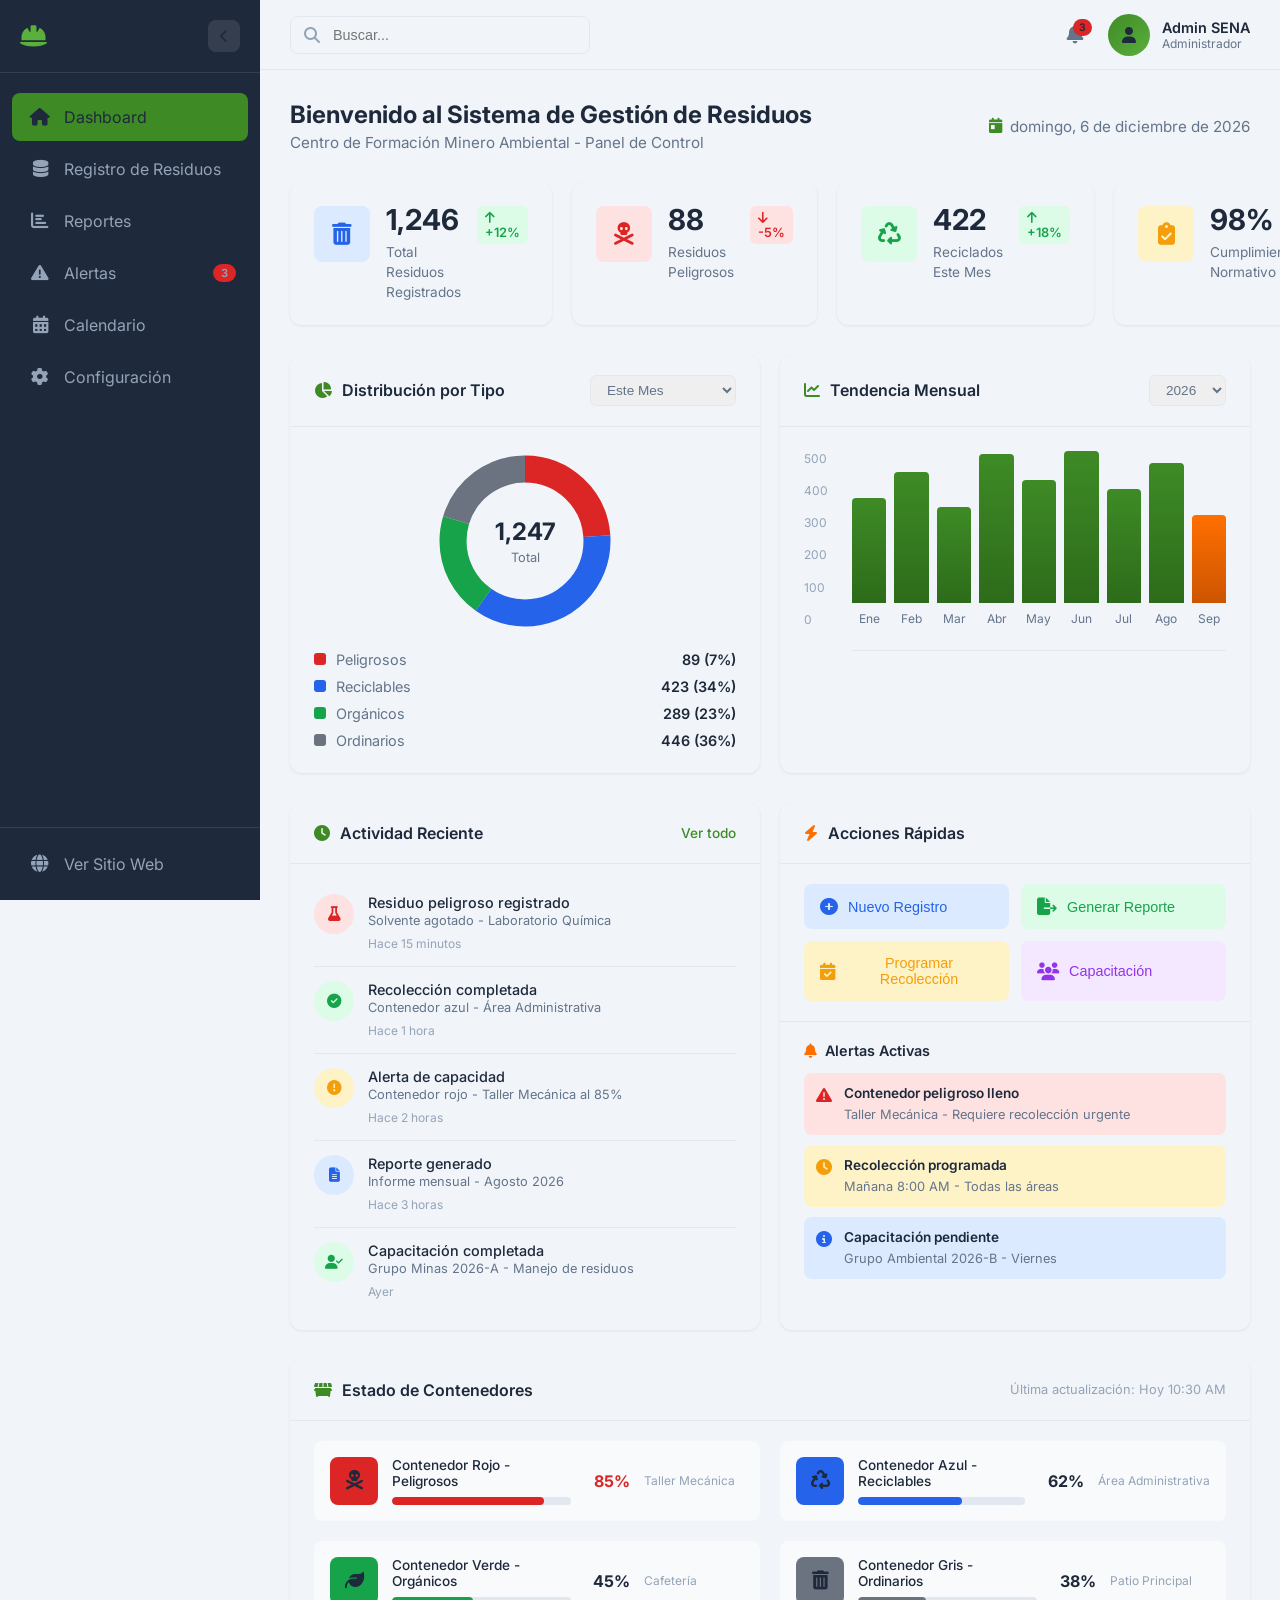
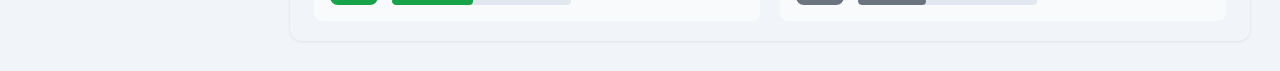
==== dashboard.html @ 8b20620e "Initial commit: Centro de Formacion Minero Ambiental SENA - Sistema de Gestion de Residuos" ====
<!DOCTYPE html>
<html lang="es">
<head>
    <meta charset="UTF-8">
    <meta name="viewport" content="width=device-width, initial-scale=1.0">
    <title>Dashboard - Sistema de Gestión de Residuos | SENA</title>
    <link rel="preconnect" href="https://fonts.googleapis.com">
    <link href="https://fonts.googleapis.com/css2?family=Inter:wght@300;400;500;600;700&display=swap" rel="stylesheet">
    <link rel="stylesheet" href="https://cdnjs.cloudflare.com/ajax/libs/font-awesome/6.5.1/css/all.min.css">
    <link rel="stylesheet" href="dashboard.css">
</head>
<body>
    <!-- Sidebar -->
    <aside class="sidebar" id="sidebar">
        <div class="sidebar__header">
            <div class="sidebar__logo">
                <i class="fas fa-hard-hat"></i>
                <span>SENA</span>
            </div>
            <button class="sidebar__toggle" id="sidebarToggle">
                <i class="fas fa-chevron-left"></i>
            </button>
        </div>

        <nav class="sidebar__nav">
            <a href="#" class="sidebar__link active">
                <i class="fas fa-home"></i>
                <span>Dashboard</span>
            </a>
            <a href="#" class="sidebar__link">
                <i class="fas fa-database"></i>
                <span>Registro de Residuos</span>
            </a>
            <a href="#" class="sidebar__link">
                <i class="fas fa-chart-bar"></i>
                <span>Reportes</span>
            </a>
            <a href="#" class="sidebar__link">
                <i class="fas fa-exclamation-triangle"></i>
                <span>Alertas</span>
                <span class="sidebar__badge">3</span>
            </a>
            <a href="#" class="sidebar__link">
                <i class="fas fa-calendar-alt"></i>
                <span>Calendario</span>
            </a>
            <a href="#" class="sidebar__link">
                <i class="fas fa-cog"></i>
                <span>Configuración</span>
            </a>
        </nav>

        <div class="sidebar__footer">
            <a href="../centro-formacion-minero-ambiental/index.html" class="sidebar__link" target="_blank">
                <i class="fas fa-globe"></i>
                <span>Ver Sitio Web</span>
            </a>
        </div>
    </aside>

    <!-- Main Content -->
    <main class="main" id="main">
        <!-- Top Bar -->
        <header class="topbar">
            <div class="topbar__left">
                <button class="topbar__menu-btn" id="menuBtn">
                    <i class="fas fa-bars"></i>
                </button>
                <div class="topbar__search">
                    <i class="fas fa-search"></i>
                    <input type="text" placeholder="Buscar...">
                </div>
            </div>
            <div class="topbar__right">
                <div class="topbar__notifications">
                    <i class="fas fa-bell"></i>
                    <span class="topbar__notif-badge">3</span>
                </div>
                <div class="topbar__user">
                    <div class="topbar__avatar">
                        <i class="fas fa-user"></i>
                    </div>
                    <div class="topbar__user-info">
                        <span class="topbar__user-name">Admin SENA</span>
                        <span class="topbar__user-role">Administrador</span>
                    </div>
                </div>
            </div>
        </header>

        <!-- Dashboard Content -->
        <div class="dashboard">
            <!-- Welcome Section -->
            <div class="dashboard__welcome">
                <div class="dashboard__welcome-text">
                    <h1>Bienvenido al Sistema de Gestión de Residuos</h1>
                    <p>Centro de Formación Minero Ambiental - Panel de Control</p>
                </div>
                <div class="dashboard__welcome-date">
                    <i class="fas fa-calendar-day"></i>
                    <span id="currentDate"></span>
                </div>
            </div>

            <!-- Stats Cards -->
            <div class="stats-grid">
                <div class="stat-card stat-card--primary">
                    <div class="stat-card__icon">
                        <i class="fas fa-trash-alt"></i>
                    </div>
                    <div class="stat-card__content">
                        <span class="stat-card__value" data-target="1247">0</span>
                        <span class="stat-card__label">Total Residuos Registrados</span>
                    </div>
                    <div class="stat-card__trend stat-card__trend--up">
                        <i class="fas fa-arrow-up"></i> +12%
                    </div>
                </div>

                <div class="stat-card stat-card--danger">
                    <div class="stat-card__icon">
                        <i class="fas fa-skull-crossbones"></i>
                    </div>
                    <div class="stat-card__content">
                        <span class="stat-card__value" data-target="89">0</span>
                        <span class="stat-card__label">Residuos Peligrosos</span>
                    </div>
                    <div class="stat-card__trend stat-card__trend--down">
                        <i class="fas fa-arrow-down"></i> -5%
                    </div>
                </div>

                <div class="stat-card stat-card--success">
                    <div class="stat-card__icon">
                        <i class="fas fa-recycle"></i>
                    </div>
                    <div class="stat-card__content">
                        <span class="stat-card__value" data-target="423">0</span>
                        <span class="stat-card__label">Reciclados Este Mes</span>
                    </div>
                    <div class="stat-card__trend stat-card__trend--up">
                        <i class="fas fa-arrow-up"></i> +18%
                    </div>
                </div>

                <div class="stat-card stat-card--warning">
                    <div class="stat-card__icon">
                        <i class="fas fa-clipboard-check"></i>
                    </div>
                    <div class="stat-card__content">
                        <span class="stat-card__value">98%</span>
                        <span class="stat-card__label">Cumplimiento Normativo</span>
                    </div>
                    <div class="stat-card__trend stat-card__trend--up">
                        <i class="fas fa-arrow-up"></i> +2%
                    </div>
                </div>
            </div>

            <!-- Charts Section -->
            <div class="charts-grid">
                <!-- Waste by Type Chart -->
                <div class="chart-card">
                    <div class="chart-card__header">
                        <h3><i class="fas fa-chart-pie"></i> Distribución por Tipo</h3>
                        <select class="chart-card__filter">
                            <option>Este Mes</option>
                            <option>Último Trimestre</option>
                            <option>Este Año</option>
                        </select>
                    </div>
                    <div class="chart-card__body">
                        <div class="donut-chart">
                            <svg viewBox="0 0 200 200">
                                <circle cx="100" cy="100" r="80" fill="none" stroke="#E5E7EB" stroke-width="30"/>
                                <circle cx="100" cy="100" r="80" fill="none" stroke="#DC2626" stroke-width="30"
                                    stroke-dasharray="120 503" stroke-dashoffset="0" transform="rotate(-90 100 100)"/>
                                <circle cx="100" cy="100" r="80" fill="none" stroke="#2563EB" stroke-width="30"
                                    stroke-dasharray="180 503" stroke-dashoffset="-120" transform="rotate(-90 100 100)"/>
                                <circle cx="100" cy="100" r="80" fill="none" stroke="#16A34A" stroke-width="30"
                                    stroke-dasharray="100 503" stroke-dashoffset="-300" transform="rotate(-90 100 100)"/>
                                <circle cx="100" cy="100" r="80" fill="none" stroke="#6B7280" stroke-width="30"
                                    stroke-dasharray="103 503" stroke-dashoffset="-400" transform="rotate(-90 100 100)"/>
                            </svg>
                            <div class="donut-chart__center">
                                <span class="donut-chart__total">1,247</span>
                                <span class="donut-chart__label">Total</span>
                            </div>
                        </div>
                        <div class="chart-legend">
                            <div class="chart-legend__item">
                                <span class="chart-legend__color" style="background: #DC2626"></span>
                                <span class="chart-legend__label">Peligrosos</span>
                                <span class="chart-legend__value">89 (7%)</span>
                            </div>
                            <div class="chart-legend__item">
                                <span class="chart-legend__color" style="background: #2563EB"></span>
                                <span class="chart-legend__label">Reciclables</span>
                                <span class="chart-legend__value">423 (34%)</span>
                            </div>
                            <div class="chart-legend__item">
                                <span class="chart-legend__color" style="background: #16A34A"></span>
                                <span class="chart-legend__label">Orgánicos</span>
                                <span class="chart-legend__value">289 (23%)</span>
                            </div>
                            <div class="chart-legend__item">
                                <span class="chart-legend__color" style="background: #6B7280"></span>
                                <span class="chart-legend__label">Ordinarios</span>
                                <span class="chart-legend__value">446 (36%)</span>
                            </div>
                        </div>
                    </div>
                </div>

                <!-- Monthly Trend Chart -->
                <div class="chart-card">
                    <div class="chart-card__header">
                        <h3><i class="fas fa-chart-line"></i> Tendencia Mensual</h3>
                        <select class="chart-card__filter">
                            <option>2026</option>
                            <option>2025</option>
                        </select>
                    </div>
                    <div class="chart-card__body">
                        <div class="bar-chart">
                            <div class="bar-chart__y-axis">
                                <span>500</span>
                                <span>400</span>
                                <span>300</span>
                                <span>200</span>
                                <span>100</span>
                                <span>0</span>
                            </div>
                            <div class="bar-chart__bars">
                                <div class="bar-chart__bar-group">
                                    <div class="bar-chart__bar" style="height: 60%">
                                        <span class="bar-chart__tooltip">289</span>
                                    </div>
                                    <span class="bar-chart__label">Ene</span>
                                </div>
                                <div class="bar-chart__bar-group">
                                    <div class="bar-chart__bar" style="height: 75%">
                                        <span class="bar-chart__tooltip">345</span>
                                    </div>
                                    <span class="bar-chart__label">Feb</span>
                                </div>
                                <div class="bar-chart__bar-group">
                                    <div class="bar-chart__bar" style="height: 55%">
                                        <span class="bar-chart__tooltip">267</span>
                                    </div>
                                    <span class="bar-chart__label">Mar</span>
                                </div>
                                <div class="bar-chart__bar-group">
                                    <div class="bar-chart__bar" style="height: 85%">
                                        <span class="bar-chart__tooltip">412</span>
                                    </div>
                                    <span class="bar-chart__label">Abr</span>
                                </div>
                                <div class="bar-chart__bar-group">
                                    <div class="bar-chart__bar" style="height: 70%">
                                        <span class="bar-chart__tooltip">334</span>
                                    </div>
                                    <span class="bar-chart__label">May</span>
                                </div>
                                <div class="bar-chart__bar-group">
                                    <div class="bar-chart__bar" style="height: 90%">
                                        <span class="bar-chart__tooltip">456</span>
                                    </div>
                                    <span class="bar-chart__label">Jun</span>
                                </div>
                                <div class="bar-chart__bar-group">
                                    <div class="bar-chart__bar" style="height: 65%">
                                        <span class="bar-chart__tooltip">312</span>
                                    </div>
                                    <span class="bar-chart__label">Jul</span>
                                </div>
                                <div class="bar-chart__bar-group">
                                    <div class="bar-chart__bar" style="height: 80%">
                                        <span class="bar-chart__tooltip">389</span>
                                    </div>
                                    <span class="bar-chart__label">Ago</span>
                                </div>
                                <div class="bar-chart__bar-group">
                                    <div class="bar-chart__bar bar-chart__bar--current" style="height: 50%">
                                        <span class="bar-chart__tooltip">245</span>
                                    </div>
                                    <span class="bar-chart__label">Sep</span>
                                </div>
                            </div>
                        </div>
                    </div>
                </div>
            </div>

            <!-- Bottom Section -->
            <div class="bottom-grid">
                <!-- Recent Activity -->
                <div class="activity-card">
                    <div class="activity-card__header">
                        <h3><i class="fas fa-clock"></i> Actividad Reciente</h3>
                        <a href="#" class="activity-card__see-all">Ver todo</a>
                    </div>
                    <div class="activity-card__body">
                        <div class="activity-item">
                            <div class="activity-item__icon activity-item__icon--danger">
                                <i class="fas fa-flask"></i>
                            </div>
                            <div class="activity-item__content">
                                <span class="activity-item__title">Residuo peligroso registrado</span>
                                <span class="activity-item__desc">Solvente agotado - Laboratorio Química</span>
                                <span class="activity-item__time">Hace 15 minutos</span>
                            </div>
                        </div>
                        <div class="activity-item">
                            <div class="activity-item__icon activity-item__icon--success">
                                <i class="fas fa-check-circle"></i>
                            </div>
                            <div class="activity-item__content">
                                <span class="activity-item__title">Recolección completada</span>
                                <span class="activity-item__desc">Contenedor azul - Área Administrativa</span>
                                <span class="activity-item__time">Hace 1 hora</span>
                            </div>
                        </div>
                        <div class="activity-item">
                            <div class="activity-item__icon activity-item__icon--warning">
                                <i class="fas fa-exclamation-circle"></i>
                            </div>
                            <div class="activity-item__content">
                                <span class="activity-item__title">Alerta de capacidad</span>
                                <span class="activity-item__desc">Contenedor rojo - Taller Mecánica al 85%</span>
                                <span class="activity-item__time">Hace 2 horas</span>
                            </div>
                        </div>
                        <div class="activity-item">
                            <div class="activity-item__icon activity-item__icon--info">
                                <i class="fas fa-file-alt"></i>
                            </div>
                            <div class="activity-item__content">
                                <span class="activity-item__title">Reporte generado</span>
                                <span class="activity-item__desc">Informe mensual - Agosto 2026</span>
                                <span class="activity-item__time">Hace 3 horas</span>
                            </div>
                        </div>
                        <div class="activity-item">
                            <div class="activity-item__icon activity-item__icon--success">
                                <i class="fas fa-user-check"></i>
                            </div>
                            <div class="activity-item__content">
                                <span class="activity-item__title">Capacitación completada</span>
                                <span class="activity-item__desc">Grupo Minas 2026-A - Manejo de residuos</span>
                                <span class="activity-item__time">Ayer</span>
                            </div>
                        </div>
                    </div>
                </div>

                <!-- Quick Actions & Alerts -->
                <div class="actions-card">
                    <div class="actions-card__header">
                        <h3><i class="fas fa-bolt"></i> Acciones Rápidas</h3>
                    </div>
                    <div class="actions-card__body">
                        <button class="action-btn action-btn--primary">
                            <i class="fas fa-plus-circle"></i>
                            <span>Nuevo Registro</span>
                        </button>
                        <button class="action-btn action-btn--success">
                            <i class="fas fa-file-export"></i>
                            <span>Generar Reporte</span>
                        </button>
                        <button class="action-btn action-btn--warning">
                            <i class="fas fa-calendar-check"></i>
                            <span>Programar Recolección</span>
                        </button>
                        <button class="action-btn action-btn--info">
                            <i class="fas fa-users"></i>
                            <span>Capacitación</span>
                        </button>
                    </div>

                    <div class="alerts-section">
                        <h4><i class="fas fa-bell"></i> Alertas Activas</h4>
                        <div class="alert-item alert-item--danger">
                            <i class="fas fa-exclamation-triangle"></i>
                            <div class="alert-item__content">
                                <span class="alert-item__title">Contenedor peligroso lleno</span>
                                <span class="alert-item__desc">Taller Mecánica - Requiere recolección urgente</span>
                            </div>
                        </div>
                        <div class="alert-item alert-item--warning">
                            <i class="fas fa-clock"></i>
                            <div class="alert-item__content">
                                <span class="alert-item__title">Recolección programada</span>
                                <span class="alert-item__desc">Mañana 8:00 AM - Todas las áreas</span>
                            </div>
                        </div>
                        <div class="alert-item alert-item--info">
                            <i class="fas fa-info-circle"></i>
                            <div class="alert-item__content">
                                <span class="alert-item__title">Capacitación pendiente</span>
                                <span class="alert-item__desc">Grupo Ambiental 2026-B - Viernes</span>
                            </div>
                        </div>
                    </div>
                </div>
            </div>

            <!-- Waste Containers Status -->
            <div class="containers-card">
                <div class="containers-card__header">
                    <h3><i class="fas fa-dumpster"></i> Estado de Contenedores</h3>
                    <span class="containers-card__update">Última actualización: Hoy 10:30 AM</span>
                </div>
                <div class="containers-card__body">
                    <div class="container-status">
                        <div class="container-status__icon container-status__icon--peligroso">
                            <i class="fas fa-skull-crossbones"></i>
                        </div>
                        <div class="container-status__info">
                            <span class="container-status__name">Contenedor Rojo - Peligrosos</span>
                            <div class="container-status__bar">
                                <div class="container-status__fill container-status__fill--danger" style="width: 85%"></div>
                            </div>
                        </div>
                        <span class="container-status__percent container-status__percent--danger">85%</span>
                        <span class="container-status__location">Taller Mecánica</span>
                    </div>
                    <div class="container-status">
                        <div class="container-status__icon container-status__icon--reciclable">
                            <i class="fas fa-recycle"></i>
                        </div>
                        <div class="container-status__info">
                            <span class="container-status__name">Contenedor Azul - Reciclables</span>
                            <div class="container-status__bar">
                                <div class="container-status__fill container-status__fill--info" style="width: 62%"></div>
                            </div>
                        </div>
                        <span class="container-status__percent">62%</span>
                        <span class="container-status__location">Área Administrativa</span>
                    </div>
                    <div class="container-status">
                        <div class="container-status__icon container-status__icon--organico">
                            <i class="fas fa-leaf"></i>
                        </div>
                        <div class="container-status__info">
                            <span class="container-status__name">Contenedor Verde - Orgánicos</span>
                            <div class="container-status__bar">
                                <div class="container-status__fill container-status__fill--success" style="width: 45%"></div>
                            </div>
                        </div>
                        <span class="container-status__percent">45%</span>
                        <span class="container-status__location">Cafetería</span>
                    </div>
                    <div class="container-status">
                        <div class="container-status__icon container-status__icon--ordinario">
                            <i class="fas fa-trash-alt"></i>
                        </div>
                        <div class="container-status__info">
                            <span class="container-status__name">Contenedor Gris - Ordinarios</span>
                            <div class="container-status__bar">
                                <div class="container-status__fill container-status__fill--secondary" style="width: 38%"></div>
                            </div>
                        </div>
                        <span class="container-status__percent">38%</span>
                        <span class="container-status__location">Patio Principal</span>
                    </div>
                </div>
            </div>
        </div>
    </main>

    <script src="dashboard.js"></script>
</body>
</html>
---- dashboard.css ----
/* ========================================
   DASHBOARD STYLES
   ======================================== */
:root {
    --sena-green: #3E8B26;
    --sena-green-dark: #2D6B1A;
    --sena-green-light: #5BAF3D;
    --sena-yellow: #FFD100;
    --sena-orange: #FF6F00;
    
    --dark-bg: #0F172A;
    --sidebar-bg: #1E293B;
    --card-bg: #FFFFFF;
    --text-primary: #1E293B;
    --text-secondary: #64748B;
    --text-light: #94A3B8;
    --border-color: #E2E8F0;
    
    --danger: #DC2626;
    --danger-light: #FEE2E2;
    --success: #16A34A;
    --success-light: #DCFCE7;
    --warning: #F59E0B;
    --warning-light: #FEF3C7;
    --info: #2563EB;
    --info-light: #DBEAFE;
    
    --sidebar-width: 260px;
    --sidebar-collapsed: 80px;
    --topbar-height: 70px;
    
    --font-primary: 'Inter', -apple-system, BlinkMacSystemFont, sans-serif;
    --shadow-sm: 0 1px 3px rgba(0,0,0,0.08);
    --shadow-md: 0 4px 6px -1px rgba(0,0,0,0.1);
    --shadow-lg: 0 10px 25px -5px rgba(0,0,0,0.1);
    --radius-sm: 8px;
    --radius-md: 12px;
    --radius-lg: 16px;
}

* {
    margin: 0;
    padding: 0;
    box-sizing: border-box;
}

body {
    font-family: var(--font-primary);
    background: #F1F5F9;
    color: var(--text-primary);
    min-height: 100vh;
}

/* ========================================
   SIDEBAR
   ======================================== */
.sidebar {
    position: fixed;
    left: 0;
    top: 0;
    bottom: 0;
    width: var(--sidebar-width);
    background: var(--sidebar-bg);
    display: flex;
    flex-direction: column;
    transition: width 0.3s ease;
    z-index: 1000;
}

.sidebar.collapsed {
    width: var(--sidebar-collapsed);
}

.sidebar__header {
    display: flex;
    align-items: center;
    justify-content: space-between;
    padding: 20px;
    border-bottom: 1px solid rgba(255,255,255,0.1);
}

.sidebar__logo {
    display: flex;
    align-items: center;
    gap: 12px;
    color: var(--white);
    font-size: 1.3rem;
    font-weight: 700;
}

.sidebar__logo i {
    font-size: 1.5rem;
    color: var(--sena-green-light);
}

.sidebar__toggle {
    background: rgba(255,255,255,0.1);
    border: none;
    width: 32px;
    height: 32px;
    border-radius: 8px;
    color: var(--white);
    cursor: pointer;
    transition: var(--transition-base);
}

.sidebar__toggle:hover {
    background: rgba(255,255,255,0.2);
}

.sidebar.collapsed .sidebar__toggle i {
    transform: rotate(180deg);
}

.sidebar__nav {
    flex: 1;
    padding: 20px 12px;
    display: flex;
    flex-direction: column;
    gap: 4px;
}

.sidebar__link {
    display: flex;
    align-items: center;
    gap: 12px;
    padding: 14px 16px;
    color: var(--text-light);
    text-decoration: none;
    border-radius: var(--radius-sm);
    transition: all 0.2s ease;
    position: relative;
}

.sidebar__link:hover {
    background: rgba(255,255,255,0.08);
    color: var(--white);
}

.sidebar__link.active {
    background: var(--sena-green);
    color: var(--white);
}

.sidebar__link i {
    font-size: 1.1rem;
    width: 24px;
    text-align: center;
}

.sidebar__badge {
    position: absolute;
    right: 12px;
    background: var(--danger);
    color: var(--white);
    font-size: 0.7rem;
    font-weight: 600;
    padding: 2px 8px;
    border-radius: 10px;
}

.sidebar__footer {
    padding: 12px;
    border-top: 1px solid rgba(255,255,255,0.1);
}

.sidebar.collapsed .sidebar__link span,
.sidebar.collapsed .sidebar__badge {
    display: none;
}

/* ========================================
   MAIN CONTENT
   ======================================== */
.main {
    margin-left: var(--sidebar-width);
    min-height: 100vh;
    transition: margin-left 0.3s ease;
}

.sidebar.collapsed ~ .main {
    margin-left: var(--sidebar-collapsed);
}

/* ========================================
   TOPBAR
   ======================================== */
.topbar {
    position: sticky;
    top: 0;
    height: var(--topbar-height);
    background: var(--white);
    border-bottom: 1px solid var(--border-color);
    display: flex;
    align-items: center;
    justify-content: space-between;
    padding: 0 30px;
    z-index: 100;
}

.topbar__left {
    display: flex;
    align-items: center;
    gap: 20px;
}

.topbar__menu-btn {
    display: none;
    background: none;
    border: none;
    font-size: 1.3rem;
    color: var(--text-secondary);
    cursor: pointer;
}

.topbar__search {
    position: relative;
    display: flex;
    align-items: center;
}

.topbar__search i {
    position: absolute;
    left: 14px;
    color: var(--text-light);
}

.topbar__search input {
    padding: 10px 16px 10px 42px;
    background: #F1F5F9;
    border: 1px solid var(--border-color);
    border-radius: var(--radius-sm);
    width: 300px;
    font-size: 0.9rem;
    transition: all 0.2s ease;
}

.topbar__search input:focus {
    outline: none;
    border-color: var(--sena-green);
    background: var(--white);
}

.topbar__right {
    display: flex;
    align-items: center;
    gap: 24px;
}

.topbar__notifications {
    position: relative;
    cursor: pointer;
}

.topbar__notifications i {
    font-size: 1.2rem;
    color: var(--text-secondary);
}

.topbar__notif-badge {
    position: absolute;
    top: -6px;
    right: -8px;
    background: var(--danger);
    color: var(--white);
    font-size: 0.65rem;
    font-weight: 600;
    padding: 2px 6px;
    border-radius: 10px;
}

.topbar__user {
    display: flex;
    align-items: center;
    gap: 12px;
    cursor: pointer;
}

.topbar__avatar {
    width: 42px;
    height: 42px;
    background: linear-gradient(135deg, var(--sena-green), var(--sena-green-light));
    border-radius: 50%;
    display: flex;
    align-items: center;
    justify-content: center;
    color: var(--white);
}

.topbar__user-info {
    display: flex;
    flex-direction: column;
}

.topbar__user-name {
    font-size: 0.9rem;
    font-weight: 600;
    color: var(--text-primary);
}

.topbar__user-role {
    font-size: 0.75rem;
    color: var(--text-secondary);
}

/* ========================================
   DASHBOARD CONTENT
   ======================================== */
.dashboard {
    padding: 30px;
}

.dashboard__welcome {
    display: flex;
    justify-content: space-between;
    align-items: center;
    margin-bottom: 30px;
}

.dashboard__welcome-text h1 {
    font-size: 1.5rem;
    font-weight: 700;
    color: var(--text-primary);
    margin-bottom: 4px;
}

.dashboard__welcome-text p {
    font-size: 0.95rem;
    color: var(--text-secondary);
}

.dashboard__welcome-date {
    display: flex;
    align-items: center;
    gap: 8px;
    color: var(--text-secondary);
    font-size: 0.95rem;
}

.dashboard__welcome-date i {
    color: var(--sena-green);
}

/* ========================================
   STATS CARDS
   ======================================== */
.stats-grid {
    display: grid;
    grid-template-columns: repeat(4, 1fr);
    gap: 20px;
    margin-bottom: 30px;
}

.stat-card {
    background: var(--white);
    border-radius: var(--radius-md);
    padding: 24px;
    display: flex;
    align-items: flex-start;
    gap: 16px;
    box-shadow: var(--shadow-sm);
    transition: transform 0.2s ease, box-shadow 0.2s ease;
}

.stat-card:hover {
    transform: translateY(-2px);
    box-shadow: var(--shadow-md);
}

.stat-card__icon {
    width: 56px;
    height: 56px;
    border-radius: var(--radius-sm);
    display: flex;
    align-items: center;
    justify-content: center;
    font-size: 1.4rem;
    flex-shrink: 0;
}

.stat-card--primary .stat-card__icon {
    background: var(--info-light);
    color: var(--info);
}

.stat-card--danger .stat-card__icon {
    background: var(--danger-light);
    color: var(--danger);
}

.stat-card--success .stat-card__icon {
    background: var(--success-light);
    color: var(--success);
}

.stat-card--warning .stat-card__icon {
    background: var(--warning-light);
    color: var(--warning);
}

.stat-card__content {
    flex: 1;
}

.stat-card__value {
    display: block;
    font-size: 1.8rem;
    font-weight: 700;
    color: var(--text-primary);
    line-height: 1;
    margin-bottom: 6px;
}

.stat-card__label {
    font-size: 0.85rem;
    color: var(--text-secondary);
}

.stat-card__trend {
    font-size: 0.8rem;
    font-weight: 600;
    padding: 4px 8px;
    border-radius: 6px;
}

.stat-card__trend--up {
    background: var(--success-light);
    color: var(--success);
}

.stat-card__trend--down {
    background: var(--danger-light);
    color: var(--danger);
}

/* ========================================
   CHARTS
   ======================================== */
.charts-grid {
    display: grid;
    grid-template-columns: 1fr 1fr;
    gap: 20px;
    margin-bottom: 30px;
}

.chart-card {
    background: var(--white);
    border-radius: var(--radius-md);
    box-shadow: var(--shadow-sm);
    overflow: hidden;
}

.chart-card__header {
    display: flex;
    justify-content: space-between;
    align-items: center;
    padding: 20px 24px;
    border-bottom: 1px solid var(--border-color);
}

.chart-card__header h3 {
    font-size: 1rem;
    font-weight: 600;
    display: flex;
    align-items: center;
    gap: 10px;
}

.chart-card__header h3 i {
    color: var(--sena-green);
}

.chart-card__filter {
    padding: 6px 12px;
    border: 1px solid var(--border-color);
    border-radius: 6px;
    font-size: 0.85rem;
    color: var(--text-secondary);
    cursor: pointer;
}

.chart-card__body {
    padding: 24px;
}

/* Donut Chart */
.donut-chart {
    position: relative;
    width: 180px;
    height: 180px;
    margin: 0 auto 20px;
}

.donut-chart svg {
    width: 100%;
    height: 100%;
}

.donut-chart__center {
    position: absolute;
    top: 50%;
    left: 50%;
    transform: translate(-50%, -50%);
    text-align: center;
}

.donut-chart__total {
    display: block;
    font-size: 1.5rem;
    font-weight: 700;
    color: var(--text-primary);
}

.donut-chart__label {
    font-size: 0.8rem;
    color: var(--text-secondary);
}

.chart-legend {
    display: flex;
    flex-direction: column;
    gap: 10px;
}

.chart-legend__item {
    display: flex;
    align-items: center;
    gap: 10px;
    font-size: 0.9rem;
}

.chart-legend__color {
    width: 12px;
    height: 12px;
    border-radius: 3px;
}

.chart-legend__label {
    flex: 1;
    color: var(--text-secondary);
}

.chart-legend__value {
    font-weight: 600;
    color: var(--text-primary);
}

/* Bar Chart */
.bar-chart {
    display: flex;
    gap: 16px;
    height: 200px;
}

.bar-chart__y-axis {
    display: flex;
    flex-direction: column;
    justify-content: space-between;
    font-size: 0.75rem;
    color: var(--text-light);
    padding: 0 8px 24px 0;
}

.bar-chart__bars {
    flex: 1;
    display: flex;
    align-items: flex-end;
    gap: 8px;
    border-bottom: 1px solid var(--border-color);
    padding-bottom: 24px;
}

.bar-chart__bar-group {
    flex: 1;
    display: flex;
    flex-direction: column;
    align-items: center;
    height: 100%;
    justify-content: flex-end;
}

.bar-chart__bar {
    width: 100%;
    max-width: 40px;
    background: linear-gradient(180deg, var(--sena-green), var(--sena-green-dark));
    border-radius: 4px 4px 0 0;
    position: relative;
    cursor: pointer;
    transition: opacity 0.2s ease;
}

.bar-chart__bar:hover {
    opacity: 0.8;
}

.bar-chart__bar--current {
    background: linear-gradient(180deg, var(--sena-orange), #CC5500);
}

.bar-chart__tooltip {
    position: absolute;
    top: -30px;
    left: 50%;
    transform: translateX(-50%);
    background: var(--text-primary);
    color: var(--white);
    padding: 4px 8px;
    border-radius: 4px;
    font-size: 0.75rem;
    font-weight: 600;
    white-space: nowrap;
    opacity: 0;
    pointer-events: none;
    transition: opacity 0.2s ease;
}

.bar-chart__bar:hover .bar-chart__tooltip {
    opacity: 1;
}

.bar-chart__label {
    margin-top: 8px;
    font-size: 0.75rem;
    color: var(--text-secondary);
}

/* ========================================
   BOTTOM GRID
   ======================================== */
.bottom-grid {
    display: grid;
    grid-template-columns: 1fr 1fr;
    gap: 20px;
    margin-bottom: 30px;
}

/* Activity Card */
.activity-card {
    background: var(--white);
    border-radius: var(--radius-md);
    box-shadow: var(--shadow-sm);
}

.activity-card__header {
    display: flex;
    justify-content: space-between;
    align-items: center;
    padding: 20px 24px;
    border-bottom: 1px solid var(--border-color);
}

.activity-card__header h3 {
    font-size: 1rem;
    font-weight: 600;
    display: flex;
    align-items: center;
    gap: 10px;
}

.activity-card__header h3 i {
    color: var(--sena-green);
}

.activity-card__see-all {
    font-size: 0.85rem;
    color: var(--sena-green);
    text-decoration: none;
    font-weight: 500;
}

.activity-card__see-all:hover {
    text-decoration: underline;
}

.activity-card__body {
    padding: 16px 24px;
}

.activity-item {
    display: flex;
    gap: 14px;
    padding: 14px 0;
    border-bottom: 1px solid var(--border-color);
}

.activity-item:last-child {
    border-bottom: none;
}

.activity-item__icon {
    width: 40px;
    height: 40px;
    border-radius: 50%;
    display: flex;
    align-items: center;
    justify-content: center;
    font-size: 0.9rem;
    flex-shrink: 0;
}

.activity-item__icon--danger {
    background: var(--danger-light);
    color: var(--danger);
}

.activity-item__icon--success {
    background: var(--success-light);
    color: var(--success);
}

.activity-item__icon--warning {
    background: var(--warning-light);
    color: var(--warning);
}

.activity-item__icon--info {
    background: var(--info-light);
    color: var(--info);
}

.activity-item__content {
    flex: 1;
}

.activity-item__title {
    display: block;
    font-size: 0.9rem;
    font-weight: 500;
    color: var(--text-primary);
    margin-bottom: 2px;
}

.activity-item__desc {
    display: block;
    font-size: 0.8rem;
    color: var(--text-secondary);
    margin-bottom: 4px;
}

.activity-item__time {
    font-size: 0.75rem;
    color: var(--text-light);
}

/* Actions Card */
.actions-card {
    background: var(--white);
    border-radius: var(--radius-md);
    box-shadow: var(--shadow-sm);
}

.actions-card__header {
    padding: 20px 24px;
    border-bottom: 1px solid var(--border-color);
}

.actions-card__header h3 {
    font-size: 1rem;
    font-weight: 600;
    display: flex;
    align-items: center;
    gap: 10px;
}

.actions-card__header h3 i {
    color: var(--sena-orange);
}

.actions-card__body {
    padding: 20px 24px;
    display: grid;
    grid-template-columns: 1fr 1fr;
    gap: 12px;
}

.action-btn {
    display: flex;
    align-items: center;
    gap: 10px;
    padding: 14px 16px;
    border: none;
    border-radius: var(--radius-sm);
    font-size: 0.9rem;
    font-weight: 500;
    cursor: pointer;
    transition: all 0.2s ease;
}

.action-btn i {
    font-size: 1.1rem;
}

.action-btn--primary {
    background: var(--info-light);
    color: var(--info);
}

.action-btn--primary:hover {
    background: var(--info);
    color: var(--white);
}

.action-btn--success {
    background: var(--success-light);
    color: var(--success);
}

.action-btn--success:hover {
    background: var(--success);
    color: var(--white);
}

.action-btn--warning {
    background: var(--warning-light);
    color: var(--warning);
}

.action-btn--warning:hover {
    background: var(--warning);
    color: var(--white);
}

.action-btn--info {
    background: #F3E8FF;
    color: #9333EA;
}

.action-btn--info:hover {
    background: #9333EA;
    color: var(--white);
}

/* Alerts Section */
.alerts-section {
    padding: 20px 24px;
    border-top: 1px solid var(--border-color);
}

.alerts-section h4 {
    font-size: 0.9rem;
    font-weight: 600;
    margin-bottom: 14px;
    display: flex;
    align-items: center;
    gap: 8px;
    color: var(--text-primary);
}

.alerts-section h4 i {
    color: var(--sena-orange);
}

.alert-item {
    display: flex;
    gap: 12px;
    padding: 12px;
    border-radius: var(--radius-sm);
    margin-bottom: 10px;
}

.alert-item:last-child {
    margin-bottom: 0;
}

.alert-item--danger {
    background: var(--danger-light);
}

.alert-item--warning {
    background: var(--warning-light);
}

.alert-item--info {
    background: var(--info-light);
}

.alert-item i {
    font-size: 1rem;
    margin-top: 2px;
}

.alert-item--danger i { color: var(--danger); }
.alert-item--warning i { color: var(--warning); }
.alert-item--info i { color: var(--info); }

.alert-item__content {
    flex: 1;
}

.alert-item__title {
    display: block;
    font-size: 0.85rem;
    font-weight: 600;
    color: var(--text-primary);
    margin-bottom: 2px;
}

.alert-item__desc {
    font-size: 0.8rem;
    color: var(--text-secondary);
}

/* ========================================
   CONTAINERS STATUS
   ======================================== */
.containers-card {
    background: var(--white);
    border-radius: var(--radius-md);
    box-shadow: var(--shadow-sm);
}

.containers-card__header {
    display: flex;
    justify-content: space-between;
    align-items: center;
    padding: 20px 24px;
    border-bottom: 1px solid var(--border-color);
}

.containers-card__header h3 {
    font-size: 1rem;
    font-weight: 600;
    display: flex;
    align-items: center;
    gap: 10px;
}

.containers-card__header h3 i {
    color: var(--sena-green);
}

.containers-card__update {
    font-size: 0.8rem;
    color: var(--text-light);
}

.containers-card__body {
    padding: 20px 24px;
    display: grid;
    grid-template-columns: repeat(2, 1fr);
    gap: 20px;
}

.container-status {
    display: flex;
    align-items: center;
    gap: 14px;
    padding: 16px;
    background: #F8FAFC;
    border-radius: var(--radius-sm);
}

.container-status__icon {
    width: 48px;
    height: 48px;
    border-radius: var(--radius-sm);
    display: flex;
    align-items: center;
    justify-content: center;
    font-size: 1.2rem;
    flex-shrink: 0;
}

.container-status__icon--peligroso {
    background: var(--danger);
    color: var(--white);
}

.container-status__icon--reciclable {
    background: var(--info);
    color: var(--white);
}

.container-status__icon--organico {
    background: var(--success);
    color: var(--white);
}

.container-status__icon--ordinario {
    background: #6B7280;
    color: var(--white);
}

.container-status__info {
    flex: 1;
}

.container-status__name {
    display: block;
    font-size: 0.85rem;
    font-weight: 500;
    color: var(--text-primary);
    margin-bottom: 8px;
}

.container-status__bar {
    height: 8px;
    background: var(--border-color);
    border-radius: 4px;
    overflow: hidden;
}

.container-status__fill {
    height: 100%;
    border-radius: 4px;
    transition: width 0.5s ease;
}

.container-status__fill--danger { background: var(--danger); }
.container-status__fill--info { background: var(--info); }
.container-status__fill--success { background: var(--success); }
.container-status__fill--secondary { background: #6B7280; }

.container-status__percent {
    font-size: 1rem;
    font-weight: 700;
    color: var(--text-primary);
    min-width: 45px;
    text-align: right;
}

.container-status__percent--danger {
    color: var(--danger);
}

.container-status__location {
    font-size: 0.75rem;
    color: var(--text-light);
    min-width: 100px;
}

/* ========================================
   RESPONSIVE
   ======================================== */
@media (max-width: 1200px) {
    .stats-grid {
        grid-template-columns: repeat(2, 1fr);
    }
    
    .containers-card__body {
        grid-template-columns: 1fr;
    }
}

@media (max-width: 992px) {
    .charts-grid,
    .bottom-grid {
        grid-template-columns: 1fr;
    }
}

@media (max-width: 768px) {
    .sidebar {
        transform: translateX(-100%);
    }
    
    .sidebar.mobile-open {
        transform: translateX(0);
    }
    
    .main {
        margin-left: 0;
    }
    
    .topbar__menu-btn {
        display: block;
    }
    
    .topbar__search input {
        width: 200px;
    }
    
    .topbar__user-info {
        display: none;
    }
    
    .stats-grid {
        grid-template-columns: 1fr;
    }
    
    .dashboard__welcome {
        flex-direction: column;
        align-items: flex-start;
        gap: 12px;
    }
    
    .actions-card__body {
        grid-template-columns: 1fr;
    }
}

/* ========================================
   ANIMATIONS
   ======================================== */
@keyframes fadeIn {
    from { opacity: 0; transform: translateY(10px); }
    to { opacity: 1; transform: translateY(0); }
}

.stat-card,
.chart-card,
.activity-card,
.actions-card,
.containers-card {
    animation: fadeIn 0.5s ease-out;
}

/* Scrollbar */
::-webkit-scrollbar {
    width: 8px;
}

::-webkit-scrollbar-track {
    background: #F1F5F9;
}

::-webkit-scrollbar-thumb {
    background: #CBD5E1;
    border-radius: 4px;
}

::-webkit-scrollbar-thumb:hover {
    background: #94A3B8;
}
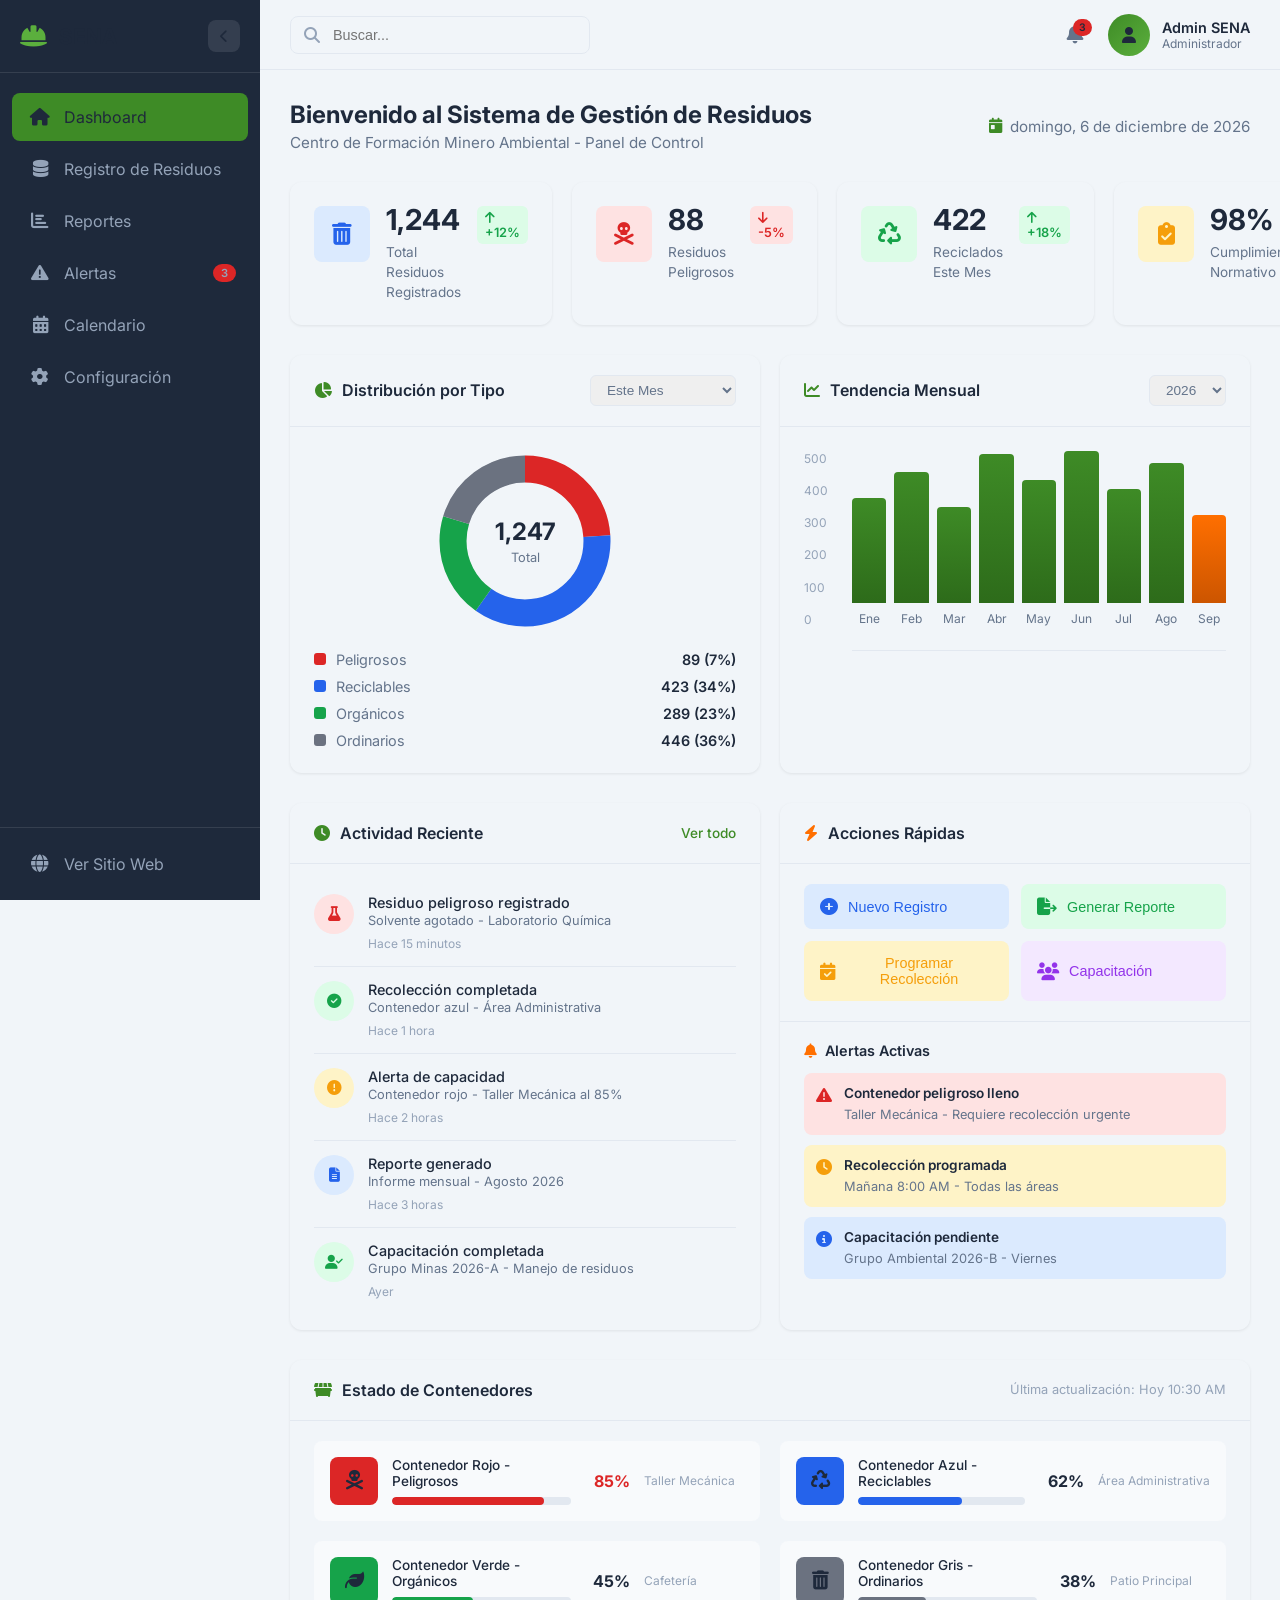
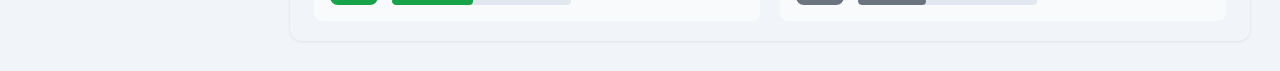
==== commit e5283d2d: "Restore original dashboard file names" ====
--- a/dashboard.html
+++ b/dashboard.html
@@ -7,7 +7,7 @@
     <link rel="preconnect" href="https://fonts.googleapis.com">
     <link href="https://fonts.googleapis.com/css2?family=Inter:wght@300;400;500;600;700&display=swap" rel="stylesheet">
     <link rel="stylesheet" href="https://cdnjs.cloudflare.com/ajax/libs/font-awesome/6.5.1/css/all.min.css">
-    <link rel="stylesheet" href="dashboard.css">
+    <link rel="stylesheet" href="styles.css">
 </head>
 <body>
     <!-- Sidebar -->
@@ -51,7 +51,7 @@
         </nav>
 
         <div class="sidebar__footer">
-            <a href="../centro-formacion-minero-ambiental/index.html" class="sidebar__link" target="_blank">
+            <a href="https://samuel-2409.github.io/centro-formacion-minero-ambiental/" class="sidebar__link" target="_blank">
                 <i class="fas fa-globe"></i>
                 <span>Ver Sitio Web</span>
             </a>
@@ -469,6 +469,6 @@
         </div>
     </main>
 
-    <script src="dashboard.js"></script>
+    <script src="script.js"></script>
 </body>
 </html>
--- a/styles.css
+++ b/styles.css
@@ -0,0 +1,1124 @@
+/* ========================================
+   DASHBOARD STYLES
+   ======================================== */
+:root {
+    --sena-green: #3E8B26;
+    --sena-green-dark: #2D6B1A;
+    --sena-green-light: #5BAF3D;
+    --sena-yellow: #FFD100;
+    --sena-orange: #FF6F00;
+    
+    --dark-bg: #0F172A;
+    --sidebar-bg: #1E293B;
+    --card-bg: #FFFFFF;
+    --text-primary: #1E293B;
+    --text-secondary: #64748B;
+    --text-light: #94A3B8;
+    --border-color: #E2E8F0;
+    
+    --danger: #DC2626;
+    --danger-light: #FEE2E2;
+    --success: #16A34A;
+    --success-light: #DCFCE7;
+    --warning: #F59E0B;
+    --warning-light: #FEF3C7;
+    --info: #2563EB;
+    --info-light: #DBEAFE;
+    
+    --sidebar-width: 260px;
+    --sidebar-collapsed: 80px;
+    --topbar-height: 70px;
+    
+    --font-primary: 'Inter', -apple-system, BlinkMacSystemFont, sans-serif;
+    --shadow-sm: 0 1px 3px rgba(0,0,0,0.08);
+    --shadow-md: 0 4px 6px -1px rgba(0,0,0,0.1);
+    --shadow-lg: 0 10px 25px -5px rgba(0,0,0,0.1);
+    --radius-sm: 8px;
+    --radius-md: 12px;
+    --radius-lg: 16px;
+}
+
+* {
+    margin: 0;
+    padding: 0;
+    box-sizing: border-box;
+}
+
+body {
+    font-family: var(--font-primary);
+    background: #F1F5F9;
+    color: var(--text-primary);
+    min-height: 100vh;
+}
+
+/* ========================================
+   SIDEBAR
+   ======================================== */
+.sidebar {
+    position: fixed;
+    left: 0;
+    top: 0;
+    bottom: 0;
+    width: var(--sidebar-width);
+    background: var(--sidebar-bg);
+    display: flex;
+    flex-direction: column;
+    transition: width 0.3s ease;
+    z-index: 1000;
+}
+
+.sidebar.collapsed {
+    width: var(--sidebar-collapsed);
+}
+
+.sidebar__header {
+    display: flex;
+    align-items: center;
+    justify-content: space-between;
+    padding: 20px;
+    border-bottom: 1px solid rgba(255,255,255,0.1);
+}
+
+.sidebar__logo {
+    display: flex;
+    align-items: center;
+    gap: 12px;
+    color: var(--white);
+    font-size: 1.3rem;
+    font-weight: 700;
+}
+
+.sidebar__logo i {
+    font-size: 1.5rem;
+    color: var(--sena-green-light);
+}
+
+.sidebar__toggle {
+    background: rgba(255,255,255,0.1);
+    border: none;
+    width: 32px;
+    height: 32px;
+    border-radius: 8px;
+    color: var(--white);
+    cursor: pointer;
+    transition: var(--transition-base);
+}
+
+.sidebar__toggle:hover {
+    background: rgba(255,255,255,0.2);
+}
+
+.sidebar.collapsed .sidebar__toggle i {
+    transform: rotate(180deg);
+}
+
+.sidebar__nav {
+    flex: 1;
+    padding: 20px 12px;
+    display: flex;
+    flex-direction: column;
+    gap: 4px;
+}
+
+.sidebar__link {
+    display: flex;
+    align-items: center;
+    gap: 12px;
+    padding: 14px 16px;
+    color: var(--text-light);
+    text-decoration: none;
+    border-radius: var(--radius-sm);
+    transition: all 0.2s ease;
+    position: relative;
+}
+
+.sidebar__link:hover {
+    background: rgba(255,255,255,0.08);
+    color: var(--white);
+}
+
+.sidebar__link.active {
+    background: var(--sena-green);
+    color: var(--white);
+}
+
+.sidebar__link i {
+    font-size: 1.1rem;
+    width: 24px;
+    text-align: center;
+}
+
+.sidebar__badge {
+    position: absolute;
+    right: 12px;
+    background: var(--danger);
+    color: var(--white);
+    font-size: 0.7rem;
+    font-weight: 600;
+    padding: 2px 8px;
+    border-radius: 10px;
+}
+
+.sidebar__footer {
+    padding: 12px;
+    border-top: 1px solid rgba(255,255,255,0.1);
+}
+
+.sidebar.collapsed .sidebar__link span,
+.sidebar.collapsed .sidebar__badge {
+    display: none;
+}
+
+/* ========================================
+   MAIN CONTENT
+   ======================================== */
+.main {
+    margin-left: var(--sidebar-width);
+    min-height: 100vh;
+    transition: margin-left 0.3s ease;
+}
+
+.sidebar.collapsed ~ .main {
+    margin-left: var(--sidebar-collapsed);
+}
+
+/* ========================================
+   TOPBAR
+   ======================================== */
+.topbar {
+    position: sticky;
+    top: 0;
+    height: var(--topbar-height);
+    background: var(--white);
+    border-bottom: 1px solid var(--border-color);
+    display: flex;
+    align-items: center;
+    justify-content: space-between;
+    padding: 0 30px;
+    z-index: 100;
+}
+
+.topbar__left {
+    display: flex;
+    align-items: center;
+    gap: 20px;
+}
+
+.topbar__menu-btn {
+    display: none;
+    background: none;
+    border: none;
+    font-size: 1.3rem;
+    color: var(--text-secondary);
+    cursor: pointer;
+}
+
+.topbar__search {
+    position: relative;
+    display: flex;
+    align-items: center;
+}
+
+.topbar__search i {
+    position: absolute;
+    left: 14px;
+    color: var(--text-light);
+}
+
+.topbar__search input {
+    padding: 10px 16px 10px 42px;
+    background: #F1F5F9;
+    border: 1px solid var(--border-color);
+    border-radius: var(--radius-sm);
+    width: 300px;
+    font-size: 0.9rem;
+    transition: all 0.2s ease;
+}
+
+.topbar__search input:focus {
+    outline: none;
+    border-color: var(--sena-green);
+    background: var(--white);
+}
+
+.topbar__right {
+    display: flex;
+    align-items: center;
+    gap: 24px;
+}
+
+.topbar__notifications {
+    position: relative;
+    cursor: pointer;
+}
+
+.topbar__notifications i {
+    font-size: 1.2rem;
+    color: var(--text-secondary);
+}
+
+.topbar__notif-badge {
+    position: absolute;
+    top: -6px;
+    right: -8px;
+    background: var(--danger);
+    color: var(--white);
+    font-size: 0.65rem;
+    font-weight: 600;
+    padding: 2px 6px;
+    border-radius: 10px;
+}
+
+.topbar__user {
+    display: flex;
+    align-items: center;
+    gap: 12px;
+    cursor: pointer;
+}
+
+.topbar__avatar {
+    width: 42px;
+    height: 42px;
+    background: linear-gradient(135deg, var(--sena-green), var(--sena-green-light));
+    border-radius: 50%;
+    display: flex;
+    align-items: center;
+    justify-content: center;
+    color: var(--white);
+}
+
+.topbar__user-info {
+    display: flex;
+    flex-direction: column;
+}
+
+.topbar__user-name {
+    font-size: 0.9rem;
+    font-weight: 600;
+    color: var(--text-primary);
+}
+
+.topbar__user-role {
+    font-size: 0.75rem;
+    color: var(--text-secondary);
+}
+
+/* ========================================
+   DASHBOARD CONTENT
+   ======================================== */
+.dashboard {
+    padding: 30px;
+}
+
+.dashboard__welcome {
+    display: flex;
+    justify-content: space-between;
+    align-items: center;
+    margin-bottom: 30px;
+}
+
+.dashboard__welcome-text h1 {
+    font-size: 1.5rem;
+    font-weight: 700;
+    color: var(--text-primary);
+    margin-bottom: 4px;
+}
+
+.dashboard__welcome-text p {
+    font-size: 0.95rem;
+    color: var(--text-secondary);
+}
+
+.dashboard__welcome-date {
+    display: flex;
+    align-items: center;
+    gap: 8px;
+    color: var(--text-secondary);
+    font-size: 0.95rem;
+}
+
+.dashboard__welcome-date i {
+    color: var(--sena-green);
+}
+
+/* ========================================
+   STATS CARDS
+   ======================================== */
+.stats-grid {
+    display: grid;
+    grid-template-columns: repeat(4, 1fr);
+    gap: 20px;
+    margin-bottom: 30px;
+}
+
+.stat-card {
+    background: var(--white);
+    border-radius: var(--radius-md);
+    padding: 24px;
+    display: flex;
+    align-items: flex-start;
+    gap: 16px;
+    box-shadow: var(--shadow-sm);
+    transition: transform 0.2s ease, box-shadow 0.2s ease;
+}
+
+.stat-card:hover {
+    transform: translateY(-2px);
+    box-shadow: var(--shadow-md);
+}
+
+.stat-card__icon {
+    width: 56px;
+    height: 56px;
+    border-radius: var(--radius-sm);
+    display: flex;
+    align-items: center;
+    justify-content: center;
+    font-size: 1.4rem;
+    flex-shrink: 0;
+}
+
+.stat-card--primary .stat-card__icon {
+    background: var(--info-light);
+    color: var(--info);
+}
+
+.stat-card--danger .stat-card__icon {
+    background: var(--danger-light);
+    color: var(--danger);
+}
+
+.stat-card--success .stat-card__icon {
+    background: var(--success-light);
+    color: var(--success);
+}
+
+.stat-card--warning .stat-card__icon {
+    background: var(--warning-light);
+    color: var(--warning);
+}
+
+.stat-card__content {
+    flex: 1;
+}
+
+.stat-card__value {
+    display: block;
+    font-size: 1.8rem;
+    font-weight: 700;
+    color: var(--text-primary);
+    line-height: 1;
+    margin-bottom: 6px;
+}
+
+.stat-card__label {
+    font-size: 0.85rem;
+    color: var(--text-secondary);
+}
+
+.stat-card__trend {
+    font-size: 0.8rem;
+    font-weight: 600;
+    padding: 4px 8px;
+    border-radius: 6px;
+}
+
+.stat-card__trend--up {
+    background: var(--success-light);
+    color: var(--success);
+}
+
+.stat-card__trend--down {
+    background: var(--danger-light);
+    color: var(--danger);
+}
+
+/* ========================================
+   CHARTS
+   ======================================== */
+.charts-grid {
+    display: grid;
+    grid-template-columns: 1fr 1fr;
+    gap: 20px;
+    margin-bottom: 30px;
+}
+
+.chart-card {
+    background: var(--white);
+    border-radius: var(--radius-md);
+    box-shadow: var(--shadow-sm);
+    overflow: hidden;
+}
+
+.chart-card__header {
+    display: flex;
+    justify-content: space-between;
+    align-items: center;
+    padding: 20px 24px;
+    border-bottom: 1px solid var(--border-color);
+}
+
+.chart-card__header h3 {
+    font-size: 1rem;
+    font-weight: 600;
+    display: flex;
+    align-items: center;
+    gap: 10px;
+}
+
+.chart-card__header h3 i {
+    color: var(--sena-green);
+}
+
+.chart-card__filter {
+    padding: 6px 12px;
+    border: 1px solid var(--border-color);
+    border-radius: 6px;
+    font-size: 0.85rem;
+    color: var(--text-secondary);
+    cursor: pointer;
+}
+
+.chart-card__body {
+    padding: 24px;
+}
+
+/* Donut Chart */
+.donut-chart {
+    position: relative;
+    width: 180px;
+    height: 180px;
+    margin: 0 auto 20px;
+}
+
+.donut-chart svg {
+    width: 100%;
+    height: 100%;
+}
+
+.donut-chart__center {
+    position: absolute;
+    top: 50%;
+    left: 50%;
+    transform: translate(-50%, -50%);
+    text-align: center;
+}
+
+.donut-chart__total {
+    display: block;
+    font-size: 1.5rem;
+    font-weight: 700;
+    color: var(--text-primary);
+}
+
+.donut-chart__label {
+    font-size: 0.8rem;
+    color: var(--text-secondary);
+}
+
+.chart-legend {
+    display: flex;
+    flex-direction: column;
+    gap: 10px;
+}
+
+.chart-legend__item {
+    display: flex;
+    align-items: center;
+    gap: 10px;
+    font-size: 0.9rem;
+}
+
+.chart-legend__color {
+    width: 12px;
+    height: 12px;
+    border-radius: 3px;
+}
+
+.chart-legend__label {
+    flex: 1;
+    color: var(--text-secondary);
+}
+
+.chart-legend__value {
+    font-weight: 600;
+    color: var(--text-primary);
+}
+
+/* Bar Chart */
+.bar-chart {
+    display: flex;
+    gap: 16px;
+    height: 200px;
+}
+
+.bar-chart__y-axis {
+    display: flex;
+    flex-direction: column;
+    justify-content: space-between;
+    font-size: 0.75rem;
+    color: var(--text-light);
+    padding: 0 8px 24px 0;
+}
+
+.bar-chart__bars {
+    flex: 1;
+    display: flex;
+    align-items: flex-end;
+    gap: 8px;
+    border-bottom: 1px solid var(--border-color);
+    padding-bottom: 24px;
+}
+
+.bar-chart__bar-group {
+    flex: 1;
+    display: flex;
+    flex-direction: column;
+    align-items: center;
+    height: 100%;
+    justify-content: flex-end;
+}
+
+.bar-chart__bar {
+    width: 100%;
+    max-width: 40px;
+    background: linear-gradient(180deg, var(--sena-green), var(--sena-green-dark));
+    border-radius: 4px 4px 0 0;
+    position: relative;
+    cursor: pointer;
+    transition: opacity 0.2s ease;
+}
+
+.bar-chart__bar:hover {
+    opacity: 0.8;
+}
+
+.bar-chart__bar--current {
+    background: linear-gradient(180deg, var(--sena-orange), #CC5500);
+}
+
+.bar-chart__tooltip {
+    position: absolute;
+    top: -30px;
+    left: 50%;
+    transform: translateX(-50%);
+    background: var(--text-primary);
+    color: var(--white);
+    padding: 4px 8px;
+    border-radius: 4px;
+    font-size: 0.75rem;
+    font-weight: 600;
+    white-space: nowrap;
+    opacity: 0;
+    pointer-events: none;
+    transition: opacity 0.2s ease;
+}
+
+.bar-chart__bar:hover .bar-chart__tooltip {
+    opacity: 1;
+}
+
+.bar-chart__label {
+    margin-top: 8px;
+    font-size: 0.75rem;
+    color: var(--text-secondary);
+}
+
+/* ========================================
+   BOTTOM GRID
+   ======================================== */
+.bottom-grid {
+    display: grid;
+    grid-template-columns: 1fr 1fr;
+    gap: 20px;
+    margin-bottom: 30px;
+}
+
+/* Activity Card */
+.activity-card {
+    background: var(--white);
+    border-radius: var(--radius-md);
+    box-shadow: var(--shadow-sm);
+}
+
+.activity-card__header {
+    display: flex;
+    justify-content: space-between;
+    align-items: center;
+    padding: 20px 24px;
+    border-bottom: 1px solid var(--border-color);
+}
+
+.activity-card__header h3 {
+    font-size: 1rem;
+    font-weight: 600;
+    display: flex;
+    align-items: center;
+    gap: 10px;
+}
+
+.activity-card__header h3 i {
+    color: var(--sena-green);
+}
+
+.activity-card__see-all {
+    font-size: 0.85rem;
+    color: var(--sena-green);
+    text-decoration: none;
+    font-weight: 500;
+}
+
+.activity-card__see-all:hover {
+    text-decoration: underline;
+}
+
+.activity-card__body {
+    padding: 16px 24px;
+}
+
+.activity-item {
+    display: flex;
+    gap: 14px;
+    padding: 14px 0;
+    border-bottom: 1px solid var(--border-color);
+}
+
+.activity-item:last-child {
+    border-bottom: none;
+}
+
+.activity-item__icon {
+    width: 40px;
+    height: 40px;
+    border-radius: 50%;
+    display: flex;
+    align-items: center;
+    justify-content: center;
+    font-size: 0.9rem;
+    flex-shrink: 0;
+}
+
+.activity-item__icon--danger {
+    background: var(--danger-light);
+    color: var(--danger);
+}
+
+.activity-item__icon--success {
+    background: var(--success-light);
+    color: var(--success);
+}
+
+.activity-item__icon--warning {
+    background: var(--warning-light);
+    color: var(--warning);
+}
+
+.activity-item__icon--info {
+    background: var(--info-light);
+    color: var(--info);
+}
+
+.activity-item__content {
+    flex: 1;
+}
+
+.activity-item__title {
+    display: block;
+    font-size: 0.9rem;
+    font-weight: 500;
+    color: var(--text-primary);
+    margin-bottom: 2px;
+}
+
+.activity-item__desc {
+    display: block;
+    font-size: 0.8rem;
+    color: var(--text-secondary);
+    margin-bottom: 4px;
+}
+
+.activity-item__time {
+    font-size: 0.75rem;
+    color: var(--text-light);
+}
+
+/* Actions Card */
+.actions-card {
+    background: var(--white);
+    border-radius: var(--radius-md);
+    box-shadow: var(--shadow-sm);
+}
+
+.actions-card__header {
+    padding: 20px 24px;
+    border-bottom: 1px solid var(--border-color);
+}
+
+.actions-card__header h3 {
+    font-size: 1rem;
+    font-weight: 600;
+    display: flex;
+    align-items: center;
+    gap: 10px;
+}
+
+.actions-card__header h3 i {
+    color: var(--sena-orange);
+}
+
+.actions-card__body {
+    padding: 20px 24px;
+    display: grid;
+    grid-template-columns: 1fr 1fr;
+    gap: 12px;
+}
+
+.action-btn {
+    display: flex;
+    align-items: center;
+    gap: 10px;
+    padding: 14px 16px;
+    border: none;
+    border-radius: var(--radius-sm);
+    font-size: 0.9rem;
+    font-weight: 500;
+    cursor: pointer;
+    transition: all 0.2s ease;
+}
+
+.action-btn i {
+    font-size: 1.1rem;
+}
+
+.action-btn--primary {
+    background: var(--info-light);
+    color: var(--info);
+}
+
+.action-btn--primary:hover {
+    background: var(--info);
+    color: var(--white);
+}
+
+.action-btn--success {
+    background: var(--success-light);
+    color: var(--success);
+}
+
+.action-btn--success:hover {
+    background: var(--success);
+    color: var(--white);
+}
+
+.action-btn--warning {
+    background: var(--warning-light);
+    color: var(--warning);
+}
+
+.action-btn--warning:hover {
+    background: var(--warning);
+    color: var(--white);
+}
+
+.action-btn--info {
+    background: #F3E8FF;
+    color: #9333EA;
+}
+
+.action-btn--info:hover {
+    background: #9333EA;
+    color: var(--white);
+}
+
+/* Alerts Section */
+.alerts-section {
+    padding: 20px 24px;
+    border-top: 1px solid var(--border-color);
+}
+
+.alerts-section h4 {
+    font-size: 0.9rem;
+    font-weight: 600;
+    margin-bottom: 14px;
+    display: flex;
+    align-items: center;
+    gap: 8px;
+    color: var(--text-primary);
+}
+
+.alerts-section h4 i {
+    color: var(--sena-orange);
+}
+
+.alert-item {
+    display: flex;
+    gap: 12px;
+    padding: 12px;
+    border-radius: var(--radius-sm);
+    margin-bottom: 10px;
+}
+
+.alert-item:last-child {
+    margin-bottom: 0;
+}
+
+.alert-item--danger {
+    background: var(--danger-light);
+}
+
+.alert-item--warning {
+    background: var(--warning-light);
+}
+
+.alert-item--info {
+    background: var(--info-light);
+}
+
+.alert-item i {
+    font-size: 1rem;
+    margin-top: 2px;
+}
+
+.alert-item--danger i { color: var(--danger); }
+.alert-item--warning i { color: var(--warning); }
+.alert-item--info i { color: var(--info); }
+
+.alert-item__content {
+    flex: 1;
+}
+
+.alert-item__title {
+    display: block;
+    font-size: 0.85rem;
+    font-weight: 600;
+    color: var(--text-primary);
+    margin-bottom: 2px;
+}
+
+.alert-item__desc {
+    font-size: 0.8rem;
+    color: var(--text-secondary);
+}
+
+/* ========================================
+   CONTAINERS STATUS
+   ======================================== */
+.containers-card {
+    background: var(--white);
+    border-radius: var(--radius-md);
+    box-shadow: var(--shadow-sm);
+}
+
+.containers-card__header {
+    display: flex;
+    justify-content: space-between;
+    align-items: center;
+    padding: 20px 24px;
+    border-bottom: 1px solid var(--border-color);
+}
+
+.containers-card__header h3 {
+    font-size: 1rem;
+    font-weight: 600;
+    display: flex;
+    align-items: center;
+    gap: 10px;
+}
+
+.containers-card__header h3 i {
+    color: var(--sena-green);
+}
+
+.containers-card__update {
+    font-size: 0.8rem;
+    color: var(--text-light);
+}
+
+.containers-card__body {
+    padding: 20px 24px;
+    display: grid;
+    grid-template-columns: repeat(2, 1fr);
+    gap: 20px;
+}
+
+.container-status {
+    display: flex;
+    align-items: center;
+    gap: 14px;
+    padding: 16px;
+    background: #F8FAFC;
+    border-radius: var(--radius-sm);
+}
+
+.container-status__icon {
+    width: 48px;
+    height: 48px;
+    border-radius: var(--radius-sm);
+    display: flex;
+    align-items: center;
+    justify-content: center;
+    font-size: 1.2rem;
+    flex-shrink: 0;
+}
+
+.container-status__icon--peligroso {
+    background: var(--danger);
+    color: var(--white);
+}
+
+.container-status__icon--reciclable {
+    background: var(--info);
+    color: var(--white);
+}
+
+.container-status__icon--organico {
+    background: var(--success);
+    color: var(--white);
+}
+
+.container-status__icon--ordinario {
+    background: #6B7280;
+    color: var(--white);
+}
+
+.container-status__info {
+    flex: 1;
+}
+
+.container-status__name {
+    display: block;
+    font-size: 0.85rem;
+    font-weight: 500;
+    color: var(--text-primary);
+    margin-bottom: 8px;
+}
+
+.container-status__bar {
+    height: 8px;
+    background: var(--border-color);
+    border-radius: 4px;
+    overflow: hidden;
+}
+
+.container-status__fill {
+    height: 100%;
+    border-radius: 4px;
+    transition: width 0.5s ease;
+}
+
+.container-status__fill--danger { background: var(--danger); }
+.container-status__fill--info { background: var(--info); }
+.container-status__fill--success { background: var(--success); }
+.container-status__fill--secondary { background: #6B7280; }
+
+.container-status__percent {
+    font-size: 1rem;
+    font-weight: 700;
+    color: var(--text-primary);
+    min-width: 45px;
+    text-align: right;
+}
+
+.container-status__percent--danger {
+    color: var(--danger);
+}
+
+.container-status__location {
+    font-size: 0.75rem;
+    color: var(--text-light);
+    min-width: 100px;
+}
+
+/* ========================================
+   RESPONSIVE
+   ======================================== */
+@media (max-width: 1200px) {
+    .stats-grid {
+        grid-template-columns: repeat(2, 1fr);
+    }
+    
+    .containers-card__body {
+        grid-template-columns: 1fr;
+    }
+}
+
+@media (max-width: 992px) {
+    .charts-grid,
+    .bottom-grid {
+        grid-template-columns: 1fr;
+    }
+}
+
+@media (max-width: 768px) {
+    .sidebar {
+        transform: translateX(-100%);
+    }
+    
+    .sidebar.mobile-open {
+        transform: translateX(0);
+    }
+    
+    .main {
+        margin-left: 0;
+    }
+    
+    .topbar__menu-btn {
+        display: block;
+    }
+    
+    .topbar__search input {
+        width: 200px;
+    }
+    
+    .topbar__user-info {
+        display: none;
+    }
+    
+    .stats-grid {
+        grid-template-columns: 1fr;
+    }
+    
+    .dashboard__welcome {
+        flex-direction: column;
+        align-items: flex-start;
+        gap: 12px;
+    }
+    
+    .actions-card__body {
+        grid-template-columns: 1fr;
+    }
+}
+
+/* ========================================
+   ANIMATIONS
+   ======================================== */
+@keyframes fadeIn {
+    from { opacity: 0; transform: translateY(10px); }
+    to { opacity: 1; transform: translateY(0); }
+}
+
+.stat-card,
+.chart-card,
+.activity-card,
+.actions-card,
+.containers-card {
+    animation: fadeIn 0.5s ease-out;
+}
+
+/* Scrollbar */
+::-webkit-scrollbar {
+    width: 8px;
+}
+
+::-webkit-scrollbar-track {
+    background: #F1F5F9;
+}
+
+::-webkit-scrollbar-thumb {
+    background: #CBD5E1;
+    border-radius: 4px;
+}
+
+::-webkit-scrollbar-thumb:hover {
+    background: #94A3B8;
+}
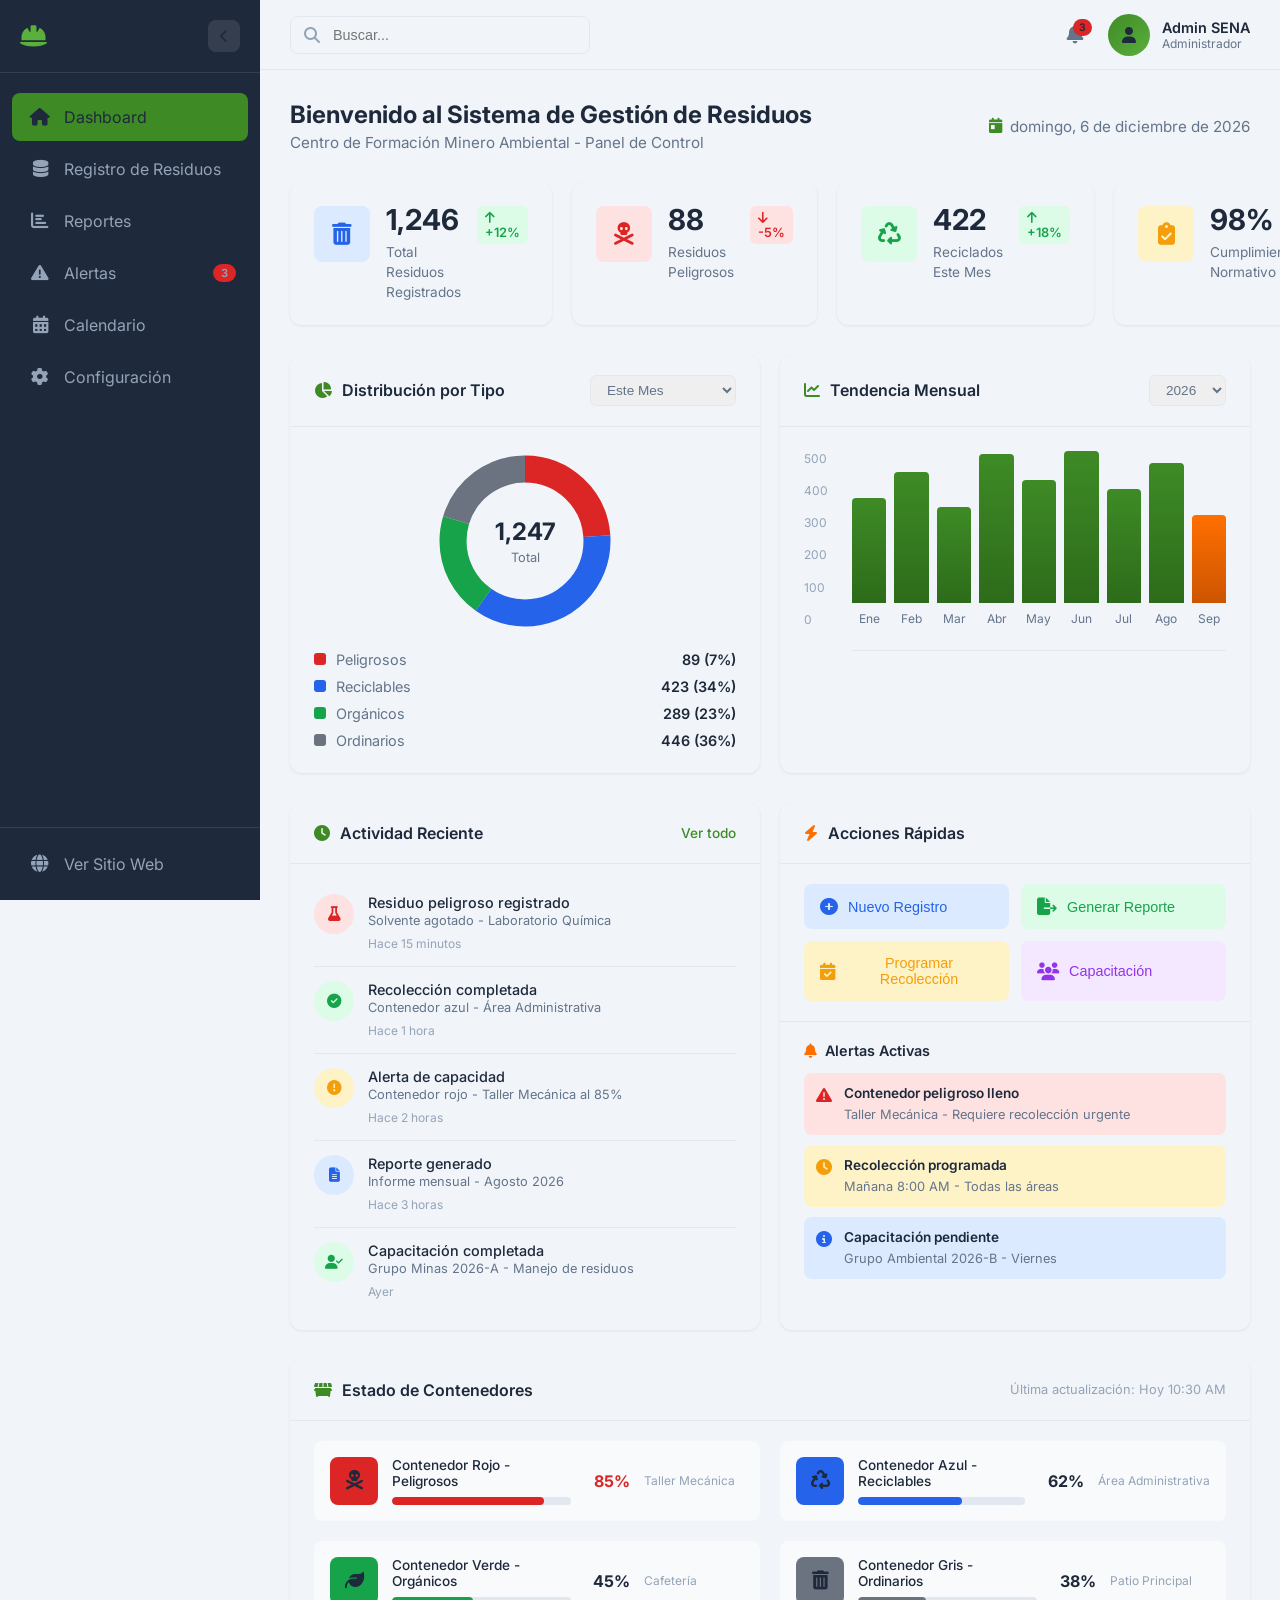
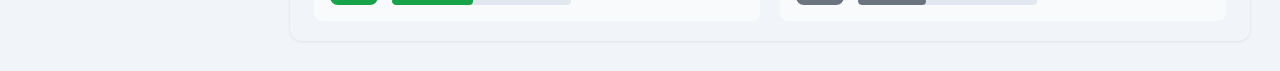
==== commit ec08fa18: "Update file references to dashboard.css and dashboard.js" ====
--- a/dashboard.html
+++ b/dashboard.html
@@ -7,7 +7,7 @@
     <link rel="preconnect" href="https://fonts.googleapis.com">
     <link href="https://fonts.googleapis.com/css2?family=Inter:wght@300;400;500;600;700&display=swap" rel="stylesheet">
     <link rel="stylesheet" href="https://cdnjs.cloudflare.com/ajax/libs/font-awesome/6.5.1/css/all.min.css">
-    <link rel="stylesheet" href="styles.css">
+    <link rel="stylesheet" href="dashboard.css">
 </head>
 <body>
     <!-- Sidebar -->
@@ -469,6 +469,6 @@
         </div>
     </main>
 
-    <script src="script.js"></script>
+    <script src="dashboard.js"></script>
 </body>
 </html>
--- a/dashboard.css
+++ b/dashboard.css
@@ -0,0 +1,1124 @@
+/* ========================================
+   DASHBOARD STYLES
+   ======================================== */
+:root {
+    --sena-green: #3E8B26;
+    --sena-green-dark: #2D6B1A;
+    --sena-green-light: #5BAF3D;
+    --sena-yellow: #FFD100;
+    --sena-orange: #FF6F00;
+    
+    --dark-bg: #0F172A;
+    --sidebar-bg: #1E293B;
+    --card-bg: #FFFFFF;
+    --text-primary: #1E293B;
+    --text-secondary: #64748B;
+    --text-light: #94A3B8;
+    --border-color: #E2E8F0;
+    
+    --danger: #DC2626;
+    --danger-light: #FEE2E2;
+    --success: #16A34A;
+    --success-light: #DCFCE7;
+    --warning: #F59E0B;
+    --warning-light: #FEF3C7;
+    --info: #2563EB;
+    --info-light: #DBEAFE;
+    
+    --sidebar-width: 260px;
+    --sidebar-collapsed: 80px;
+    --topbar-height: 70px;
+    
+    --font-primary: 'Inter', -apple-system, BlinkMacSystemFont, sans-serif;
+    --shadow-sm: 0 1px 3px rgba(0,0,0,0.08);
+    --shadow-md: 0 4px 6px -1px rgba(0,0,0,0.1);
+    --shadow-lg: 0 10px 25px -5px rgba(0,0,0,0.1);
+    --radius-sm: 8px;
+    --radius-md: 12px;
+    --radius-lg: 16px;
+}
+
+* {
+    margin: 0;
+    padding: 0;
+    box-sizing: border-box;
+}
+
+body {
+    font-family: var(--font-primary);
+    background: #F1F5F9;
+    color: var(--text-primary);
+    min-height: 100vh;
+}
+
+/* ========================================
+   SIDEBAR
+   ======================================== */
+.sidebar {
+    position: fixed;
+    left: 0;
+    top: 0;
+    bottom: 0;
+    width: var(--sidebar-width);
+    background: var(--sidebar-bg);
+    display: flex;
+    flex-direction: column;
+    transition: width 0.3s ease;
+    z-index: 1000;
+}
+
+.sidebar.collapsed {
+    width: var(--sidebar-collapsed);
+}
+
+.sidebar__header {
+    display: flex;
+    align-items: center;
+    justify-content: space-between;
+    padding: 20px;
+    border-bottom: 1px solid rgba(255,255,255,0.1);
+}
+
+.sidebar__logo {
+    display: flex;
+    align-items: center;
+    gap: 12px;
+    color: var(--white);
+    font-size: 1.3rem;
+    font-weight: 700;
+}
+
+.sidebar__logo i {
+    font-size: 1.5rem;
+    color: var(--sena-green-light);
+}
+
+.sidebar__toggle {
+    background: rgba(255,255,255,0.1);
+    border: none;
+    width: 32px;
+    height: 32px;
+    border-radius: 8px;
+    color: var(--white);
+    cursor: pointer;
+    transition: var(--transition-base);
+}
+
+.sidebar__toggle:hover {
+    background: rgba(255,255,255,0.2);
+}
+
+.sidebar.collapsed .sidebar__toggle i {
+    transform: rotate(180deg);
+}
+
+.sidebar__nav {
+    flex: 1;
+    padding: 20px 12px;
+    display: flex;
+    flex-direction: column;
+    gap: 4px;
+}
+
+.sidebar__link {
+    display: flex;
+    align-items: center;
+    gap: 12px;
+    padding: 14px 16px;
+    color: var(--text-light);
+    text-decoration: none;
+    border-radius: var(--radius-sm);
+    transition: all 0.2s ease;
+    position: relative;
+}
+
+.sidebar__link:hover {
+    background: rgba(255,255,255,0.08);
+    color: var(--white);
+}
+
+.sidebar__link.active {
+    background: var(--sena-green);
+    color: var(--white);
+}
+
+.sidebar__link i {
+    font-size: 1.1rem;
+    width: 24px;
+    text-align: center;
+}
+
+.sidebar__badge {
+    position: absolute;
+    right: 12px;
+    background: var(--danger);
+    color: var(--white);
+    font-size: 0.7rem;
+    font-weight: 600;
+    padding: 2px 8px;
+    border-radius: 10px;
+}
+
+.sidebar__footer {
+    padding: 12px;
+    border-top: 1px solid rgba(255,255,255,0.1);
+}
+
+.sidebar.collapsed .sidebar__link span,
+.sidebar.collapsed .sidebar__badge {
+    display: none;
+}
+
+/* ========================================
+   MAIN CONTENT
+   ======================================== */
+.main {
+    margin-left: var(--sidebar-width);
+    min-height: 100vh;
+    transition: margin-left 0.3s ease;
+}
+
+.sidebar.collapsed ~ .main {
+    margin-left: var(--sidebar-collapsed);
+}
+
+/* ========================================
+   TOPBAR
+   ======================================== */
+.topbar {
+    position: sticky;
+    top: 0;
+    height: var(--topbar-height);
+    background: var(--white);
+    border-bottom: 1px solid var(--border-color);
+    display: flex;
+    align-items: center;
+    justify-content: space-between;
+    padding: 0 30px;
+    z-index: 100;
+}
+
+.topbar__left {
+    display: flex;
+    align-items: center;
+    gap: 20px;
+}
+
+.topbar__menu-btn {
+    display: none;
+    background: none;
+    border: none;
+    font-size: 1.3rem;
+    color: var(--text-secondary);
+    cursor: pointer;
+}
+
+.topbar__search {
+    position: relative;
+    display: flex;
+    align-items: center;
+}
+
+.topbar__search i {
+    position: absolute;
+    left: 14px;
+    color: var(--text-light);
+}
+
+.topbar__search input {
+    padding: 10px 16px 10px 42px;
+    background: #F1F5F9;
+    border: 1px solid var(--border-color);
+    border-radius: var(--radius-sm);
+    width: 300px;
+    font-size: 0.9rem;
+    transition: all 0.2s ease;
+}
+
+.topbar__search input:focus {
+    outline: none;
+    border-color: var(--sena-green);
+    background: var(--white);
+}
+
+.topbar__right {
+    display: flex;
+    align-items: center;
+    gap: 24px;
+}
+
+.topbar__notifications {
+    position: relative;
+    cursor: pointer;
+}
+
+.topbar__notifications i {
+    font-size: 1.2rem;
+    color: var(--text-secondary);
+}
+
+.topbar__notif-badge {
+    position: absolute;
+    top: -6px;
+    right: -8px;
+    background: var(--danger);
+    color: var(--white);
+    font-size: 0.65rem;
+    font-weight: 600;
+    padding: 2px 6px;
+    border-radius: 10px;
+}
+
+.topbar__user {
+    display: flex;
+    align-items: center;
+    gap: 12px;
+    cursor: pointer;
+}
+
+.topbar__avatar {
+    width: 42px;
+    height: 42px;
+    background: linear-gradient(135deg, var(--sena-green), var(--sena-green-light));
+    border-radius: 50%;
+    display: flex;
+    align-items: center;
+    justify-content: center;
+    color: var(--white);
+}
+
+.topbar__user-info {
+    display: flex;
+    flex-direction: column;
+}
+
+.topbar__user-name {
+    font-size: 0.9rem;
+    font-weight: 600;
+    color: var(--text-primary);
+}
+
+.topbar__user-role {
+    font-size: 0.75rem;
+    color: var(--text-secondary);
+}
+
+/* ========================================
+   DASHBOARD CONTENT
+   ======================================== */
+.dashboard {
+    padding: 30px;
+}
+
+.dashboard__welcome {
+    display: flex;
+    justify-content: space-between;
+    align-items: center;
+    margin-bottom: 30px;
+}
+
+.dashboard__welcome-text h1 {
+    font-size: 1.5rem;
+    font-weight: 700;
+    color: var(--text-primary);
+    margin-bottom: 4px;
+}
+
+.dashboard__welcome-text p {
+    font-size: 0.95rem;
+    color: var(--text-secondary);
+}
+
+.dashboard__welcome-date {
+    display: flex;
+    align-items: center;
+    gap: 8px;
+    color: var(--text-secondary);
+    font-size: 0.95rem;
+}
+
+.dashboard__welcome-date i {
+    color: var(--sena-green);
+}
+
+/* ========================================
+   STATS CARDS
+   ======================================== */
+.stats-grid {
+    display: grid;
+    grid-template-columns: repeat(4, 1fr);
+    gap: 20px;
+    margin-bottom: 30px;
+}
+
+.stat-card {
+    background: var(--white);
+    border-radius: var(--radius-md);
+    padding: 24px;
+    display: flex;
+    align-items: flex-start;
+    gap: 16px;
+    box-shadow: var(--shadow-sm);
+    transition: transform 0.2s ease, box-shadow 0.2s ease;
+}
+
+.stat-card:hover {
+    transform: translateY(-2px);
+    box-shadow: var(--shadow-md);
+}
+
+.stat-card__icon {
+    width: 56px;
+    height: 56px;
+    border-radius: var(--radius-sm);
+    display: flex;
+    align-items: center;
+    justify-content: center;
+    font-size: 1.4rem;
+    flex-shrink: 0;
+}
+
+.stat-card--primary .stat-card__icon {
+    background: var(--info-light);
+    color: var(--info);
+}
+
+.stat-card--danger .stat-card__icon {
+    background: var(--danger-light);
+    color: var(--danger);
+}
+
+.stat-card--success .stat-card__icon {
+    background: var(--success-light);
+    color: var(--success);
+}
+
+.stat-card--warning .stat-card__icon {
+    background: var(--warning-light);
+    color: var(--warning);
+}
+
+.stat-card__content {
+    flex: 1;
+}
+
+.stat-card__value {
+    display: block;
+    font-size: 1.8rem;
+    font-weight: 700;
+    color: var(--text-primary);
+    line-height: 1;
+    margin-bottom: 6px;
+}
+
+.stat-card__label {
+    font-size: 0.85rem;
+    color: var(--text-secondary);
+}
+
+.stat-card__trend {
+    font-size: 0.8rem;
+    font-weight: 600;
+    padding: 4px 8px;
+    border-radius: 6px;
+}
+
+.stat-card__trend--up {
+    background: var(--success-light);
+    color: var(--success);
+}
+
+.stat-card__trend--down {
+    background: var(--danger-light);
+    color: var(--danger);
+}
+
+/* ========================================
+   CHARTS
+   ======================================== */
+.charts-grid {
+    display: grid;
+    grid-template-columns: 1fr 1fr;
+    gap: 20px;
+    margin-bottom: 30px;
+}
+
+.chart-card {
+    background: var(--white);
+    border-radius: var(--radius-md);
+    box-shadow: var(--shadow-sm);
+    overflow: hidden;
+}
+
+.chart-card__header {
+    display: flex;
+    justify-content: space-between;
+    align-items: center;
+    padding: 20px 24px;
+    border-bottom: 1px solid var(--border-color);
+}
+
+.chart-card__header h3 {
+    font-size: 1rem;
+    font-weight: 600;
+    display: flex;
+    align-items: center;
+    gap: 10px;
+}
+
+.chart-card__header h3 i {
+    color: var(--sena-green);
+}
+
+.chart-card__filter {
+    padding: 6px 12px;
+    border: 1px solid var(--border-color);
+    border-radius: 6px;
+    font-size: 0.85rem;
+    color: var(--text-secondary);
+    cursor: pointer;
+}
+
+.chart-card__body {
+    padding: 24px;
+}
+
+/* Donut Chart */
+.donut-chart {
+    position: relative;
+    width: 180px;
+    height: 180px;
+    margin: 0 auto 20px;
+}
+
+.donut-chart svg {
+    width: 100%;
+    height: 100%;
+}
+
+.donut-chart__center {
+    position: absolute;
+    top: 50%;
+    left: 50%;
+    transform: translate(-50%, -50%);
+    text-align: center;
+}
+
+.donut-chart__total {
+    display: block;
+    font-size: 1.5rem;
+    font-weight: 700;
+    color: var(--text-primary);
+}
+
+.donut-chart__label {
+    font-size: 0.8rem;
+    color: var(--text-secondary);
+}
+
+.chart-legend {
+    display: flex;
+    flex-direction: column;
+    gap: 10px;
+}
+
+.chart-legend__item {
+    display: flex;
+    align-items: center;
+    gap: 10px;
+    font-size: 0.9rem;
+}
+
+.chart-legend__color {
+    width: 12px;
+    height: 12px;
+    border-radius: 3px;
+}
+
+.chart-legend__label {
+    flex: 1;
+    color: var(--text-secondary);
+}
+
+.chart-legend__value {
+    font-weight: 600;
+    color: var(--text-primary);
+}
+
+/* Bar Chart */
+.bar-chart {
+    display: flex;
+    gap: 16px;
+    height: 200px;
+}
+
+.bar-chart__y-axis {
+    display: flex;
+    flex-direction: column;
+    justify-content: space-between;
+    font-size: 0.75rem;
+    color: var(--text-light);
+    padding: 0 8px 24px 0;
+}
+
+.bar-chart__bars {
+    flex: 1;
+    display: flex;
+    align-items: flex-end;
+    gap: 8px;
+    border-bottom: 1px solid var(--border-color);
+    padding-bottom: 24px;
+}
+
+.bar-chart__bar-group {
+    flex: 1;
+    display: flex;
+    flex-direction: column;
+    align-items: center;
+    height: 100%;
+    justify-content: flex-end;
+}
+
+.bar-chart__bar {
+    width: 100%;
+    max-width: 40px;
+    background: linear-gradient(180deg, var(--sena-green), var(--sena-green-dark));
+    border-radius: 4px 4px 0 0;
+    position: relative;
+    cursor: pointer;
+    transition: opacity 0.2s ease;
+}
+
+.bar-chart__bar:hover {
+    opacity: 0.8;
+}
+
+.bar-chart__bar--current {
+    background: linear-gradient(180deg, var(--sena-orange), #CC5500);
+}
+
+.bar-chart__tooltip {
+    position: absolute;
+    top: -30px;
+    left: 50%;
+    transform: translateX(-50%);
+    background: var(--text-primary);
+    color: var(--white);
+    padding: 4px 8px;
+    border-radius: 4px;
+    font-size: 0.75rem;
+    font-weight: 600;
+    white-space: nowrap;
+    opacity: 0;
+    pointer-events: none;
+    transition: opacity 0.2s ease;
+}
+
+.bar-chart__bar:hover .bar-chart__tooltip {
+    opacity: 1;
+}
+
+.bar-chart__label {
+    margin-top: 8px;
+    font-size: 0.75rem;
+    color: var(--text-secondary);
+}
+
+/* ========================================
+   BOTTOM GRID
+   ======================================== */
+.bottom-grid {
+    display: grid;
+    grid-template-columns: 1fr 1fr;
+    gap: 20px;
+    margin-bottom: 30px;
+}
+
+/* Activity Card */
+.activity-card {
+    background: var(--white);
+    border-radius: var(--radius-md);
+    box-shadow: var(--shadow-sm);
+}
+
+.activity-card__header {
+    display: flex;
+    justify-content: space-between;
+    align-items: center;
+    padding: 20px 24px;
+    border-bottom: 1px solid var(--border-color);
+}
+
+.activity-card__header h3 {
+    font-size: 1rem;
+    font-weight: 600;
+    display: flex;
+    align-items: center;
+    gap: 10px;
+}
+
+.activity-card__header h3 i {
+    color: var(--sena-green);
+}
+
+.activity-card__see-all {
+    font-size: 0.85rem;
+    color: var(--sena-green);
+    text-decoration: none;
+    font-weight: 500;
+}
+
+.activity-card__see-all:hover {
+    text-decoration: underline;
+}
+
+.activity-card__body {
+    padding: 16px 24px;
+}
+
+.activity-item {
+    display: flex;
+    gap: 14px;
+    padding: 14px 0;
+    border-bottom: 1px solid var(--border-color);
+}
+
+.activity-item:last-child {
+    border-bottom: none;
+}
+
+.activity-item__icon {
+    width: 40px;
+    height: 40px;
+    border-radius: 50%;
+    display: flex;
+    align-items: center;
+    justify-content: center;
+    font-size: 0.9rem;
+    flex-shrink: 0;
+}
+
+.activity-item__icon--danger {
+    background: var(--danger-light);
+    color: var(--danger);
+}
+
+.activity-item__icon--success {
+    background: var(--success-light);
+    color: var(--success);
+}
+
+.activity-item__icon--warning {
+    background: var(--warning-light);
+    color: var(--warning);
+}
+
+.activity-item__icon--info {
+    background: var(--info-light);
+    color: var(--info);
+}
+
+.activity-item__content {
+    flex: 1;
+}
+
+.activity-item__title {
+    display: block;
+    font-size: 0.9rem;
+    font-weight: 500;
+    color: var(--text-primary);
+    margin-bottom: 2px;
+}
+
+.activity-item__desc {
+    display: block;
+    font-size: 0.8rem;
+    color: var(--text-secondary);
+    margin-bottom: 4px;
+}
+
+.activity-item__time {
+    font-size: 0.75rem;
+    color: var(--text-light);
+}
+
+/* Actions Card */
+.actions-card {
+    background: var(--white);
+    border-radius: var(--radius-md);
+    box-shadow: var(--shadow-sm);
+}
+
+.actions-card__header {
+    padding: 20px 24px;
+    border-bottom: 1px solid var(--border-color);
+}
+
+.actions-card__header h3 {
+    font-size: 1rem;
+    font-weight: 600;
+    display: flex;
+    align-items: center;
+    gap: 10px;
+}
+
+.actions-card__header h3 i {
+    color: var(--sena-orange);
+}
+
+.actions-card__body {
+    padding: 20px 24px;
+    display: grid;
+    grid-template-columns: 1fr 1fr;
+    gap: 12px;
+}
+
+.action-btn {
+    display: flex;
+    align-items: center;
+    gap: 10px;
+    padding: 14px 16px;
+    border: none;
+    border-radius: var(--radius-sm);
+    font-size: 0.9rem;
+    font-weight: 500;
+    cursor: pointer;
+    transition: all 0.2s ease;
+}
+
+.action-btn i {
+    font-size: 1.1rem;
+}
+
+.action-btn--primary {
+    background: var(--info-light);
+    color: var(--info);
+}
+
+.action-btn--primary:hover {
+    background: var(--info);
+    color: var(--white);
+}
+
+.action-btn--success {
+    background: var(--success-light);
+    color: var(--success);
+}
+
+.action-btn--success:hover {
+    background: var(--success);
+    color: var(--white);
+}
+
+.action-btn--warning {
+    background: var(--warning-light);
+    color: var(--warning);
+}
+
+.action-btn--warning:hover {
+    background: var(--warning);
+    color: var(--white);
+}
+
+.action-btn--info {
+    background: #F3E8FF;
+    color: #9333EA;
+}
+
+.action-btn--info:hover {
+    background: #9333EA;
+    color: var(--white);
+}
+
+/* Alerts Section */
+.alerts-section {
+    padding: 20px 24px;
+    border-top: 1px solid var(--border-color);
+}
+
+.alerts-section h4 {
+    font-size: 0.9rem;
+    font-weight: 600;
+    margin-bottom: 14px;
+    display: flex;
+    align-items: center;
+    gap: 8px;
+    color: var(--text-primary);
+}
+
+.alerts-section h4 i {
+    color: var(--sena-orange);
+}
+
+.alert-item {
+    display: flex;
+    gap: 12px;
+    padding: 12px;
+    border-radius: var(--radius-sm);
+    margin-bottom: 10px;
+}
+
+.alert-item:last-child {
+    margin-bottom: 0;
+}
+
+.alert-item--danger {
+    background: var(--danger-light);
+}
+
+.alert-item--warning {
+    background: var(--warning-light);
+}
+
+.alert-item--info {
+    background: var(--info-light);
+}
+
+.alert-item i {
+    font-size: 1rem;
+    margin-top: 2px;
+}
+
+.alert-item--danger i { color: var(--danger); }
+.alert-item--warning i { color: var(--warning); }
+.alert-item--info i { color: var(--info); }
+
+.alert-item__content {
+    flex: 1;
+}
+
+.alert-item__title {
+    display: block;
+    font-size: 0.85rem;
+    font-weight: 600;
+    color: var(--text-primary);
+    margin-bottom: 2px;
+}
+
+.alert-item__desc {
+    font-size: 0.8rem;
+    color: var(--text-secondary);
+}
+
+/* ========================================
+   CONTAINERS STATUS
+   ======================================== */
+.containers-card {
+    background: var(--white);
+    border-radius: var(--radius-md);
+    box-shadow: var(--shadow-sm);
+}
+
+.containers-card__header {
+    display: flex;
+    justify-content: space-between;
+    align-items: center;
+    padding: 20px 24px;
+    border-bottom: 1px solid var(--border-color);
+}
+
+.containers-card__header h3 {
+    font-size: 1rem;
+    font-weight: 600;
+    display: flex;
+    align-items: center;
+    gap: 10px;
+}
+
+.containers-card__header h3 i {
+    color: var(--sena-green);
+}
+
+.containers-card__update {
+    font-size: 0.8rem;
+    color: var(--text-light);
+}
+
+.containers-card__body {
+    padding: 20px 24px;
+    display: grid;
+    grid-template-columns: repeat(2, 1fr);
+    gap: 20px;
+}
+
+.container-status {
+    display: flex;
+    align-items: center;
+    gap: 14px;
+    padding: 16px;
+    background: #F8FAFC;
+    border-radius: var(--radius-sm);
+}
+
+.container-status__icon {
+    width: 48px;
+    height: 48px;
+    border-radius: var(--radius-sm);
+    display: flex;
+    align-items: center;
+    justify-content: center;
+    font-size: 1.2rem;
+    flex-shrink: 0;
+}
+
+.container-status__icon--peligroso {
+    background: var(--danger);
+    color: var(--white);
+}
+
+.container-status__icon--reciclable {
+    background: var(--info);
+    color: var(--white);
+}
+
+.container-status__icon--organico {
+    background: var(--success);
+    color: var(--white);
+}
+
+.container-status__icon--ordinario {
+    background: #6B7280;
+    color: var(--white);
+}
+
+.container-status__info {
+    flex: 1;
+}
+
+.container-status__name {
+    display: block;
+    font-size: 0.85rem;
+    font-weight: 500;
+    color: var(--text-primary);
+    margin-bottom: 8px;
+}
+
+.container-status__bar {
+    height: 8px;
+    background: var(--border-color);
+    border-radius: 4px;
+    overflow: hidden;
+}
+
+.container-status__fill {
+    height: 100%;
+    border-radius: 4px;
+    transition: width 0.5s ease;
+}
+
+.container-status__fill--danger { background: var(--danger); }
+.container-status__fill--info { background: var(--info); }
+.container-status__fill--success { background: var(--success); }
+.container-status__fill--secondary { background: #6B7280; }
+
+.container-status__percent {
+    font-size: 1rem;
+    font-weight: 700;
+    color: var(--text-primary);
+    min-width: 45px;
+    text-align: right;
+}
+
+.container-status__percent--danger {
+    color: var(--danger);
+}
+
+.container-status__location {
+    font-size: 0.75rem;
+    color: var(--text-light);
+    min-width: 100px;
+}
+
+/* ========================================
+   RESPONSIVE
+   ======================================== */
+@media (max-width: 1200px) {
+    .stats-grid {
+        grid-template-columns: repeat(2, 1fr);
+    }
+    
+    .containers-card__body {
+        grid-template-columns: 1fr;
+    }
+}
+
+@media (max-width: 992px) {
+    .charts-grid,
+    .bottom-grid {
+        grid-template-columns: 1fr;
+    }
+}
+
+@media (max-width: 768px) {
+    .sidebar {
+        transform: translateX(-100%);
+    }
+    
+    .sidebar.mobile-open {
+        transform: translateX(0);
+    }
+    
+    .main {
+        margin-left: 0;
+    }
+    
+    .topbar__menu-btn {
+        display: block;
+    }
+    
+    .topbar__search input {
+        width: 200px;
+    }
+    
+    .topbar__user-info {
+        display: none;
+    }
+    
+    .stats-grid {
+        grid-template-columns: 1fr;
+    }
+    
+    .dashboard__welcome {
+        flex-direction: column;
+        align-items: flex-start;
+        gap: 12px;
+    }
+    
+    .actions-card__body {
+        grid-template-columns: 1fr;
+    }
+}
+
+/* ========================================
+   ANIMATIONS
+   ======================================== */
+@keyframes fadeIn {
+    from { opacity: 0; transform: translateY(10px); }
+    to { opacity: 1; transform: translateY(0); }
+}
+
+.stat-card,
+.chart-card,
+.activity-card,
+.actions-card,
+.containers-card {
+    animation: fadeIn 0.5s ease-out;
+}
+
+/* Scrollbar */
+::-webkit-scrollbar {
+    width: 8px;
+}
+
+::-webkit-scrollbar-track {
+    background: #F1F5F9;
+}
+
+::-webkit-scrollbar-thumb {
+    background: #CBD5E1;
+    border-radius: 4px;
+}
+
+::-webkit-scrollbar-thumb:hover {
+    background: #94A3B8;
+}
